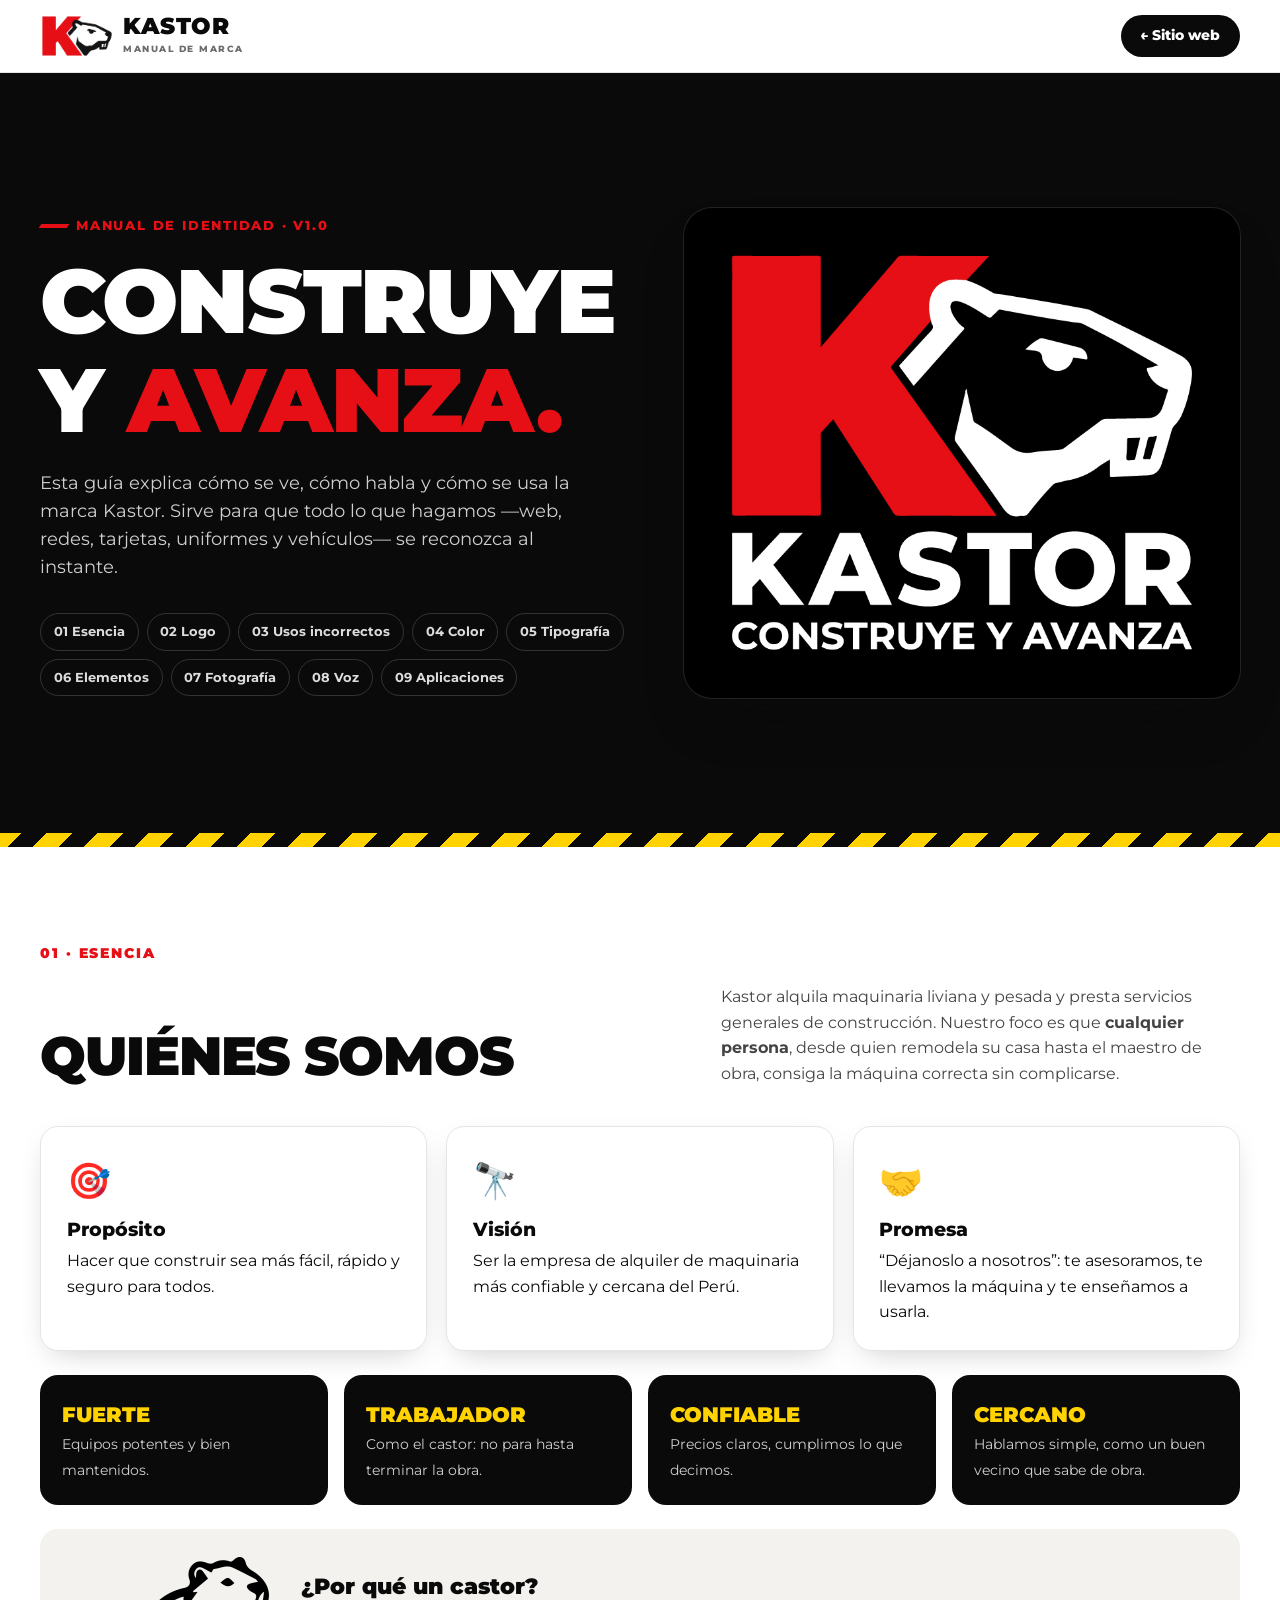
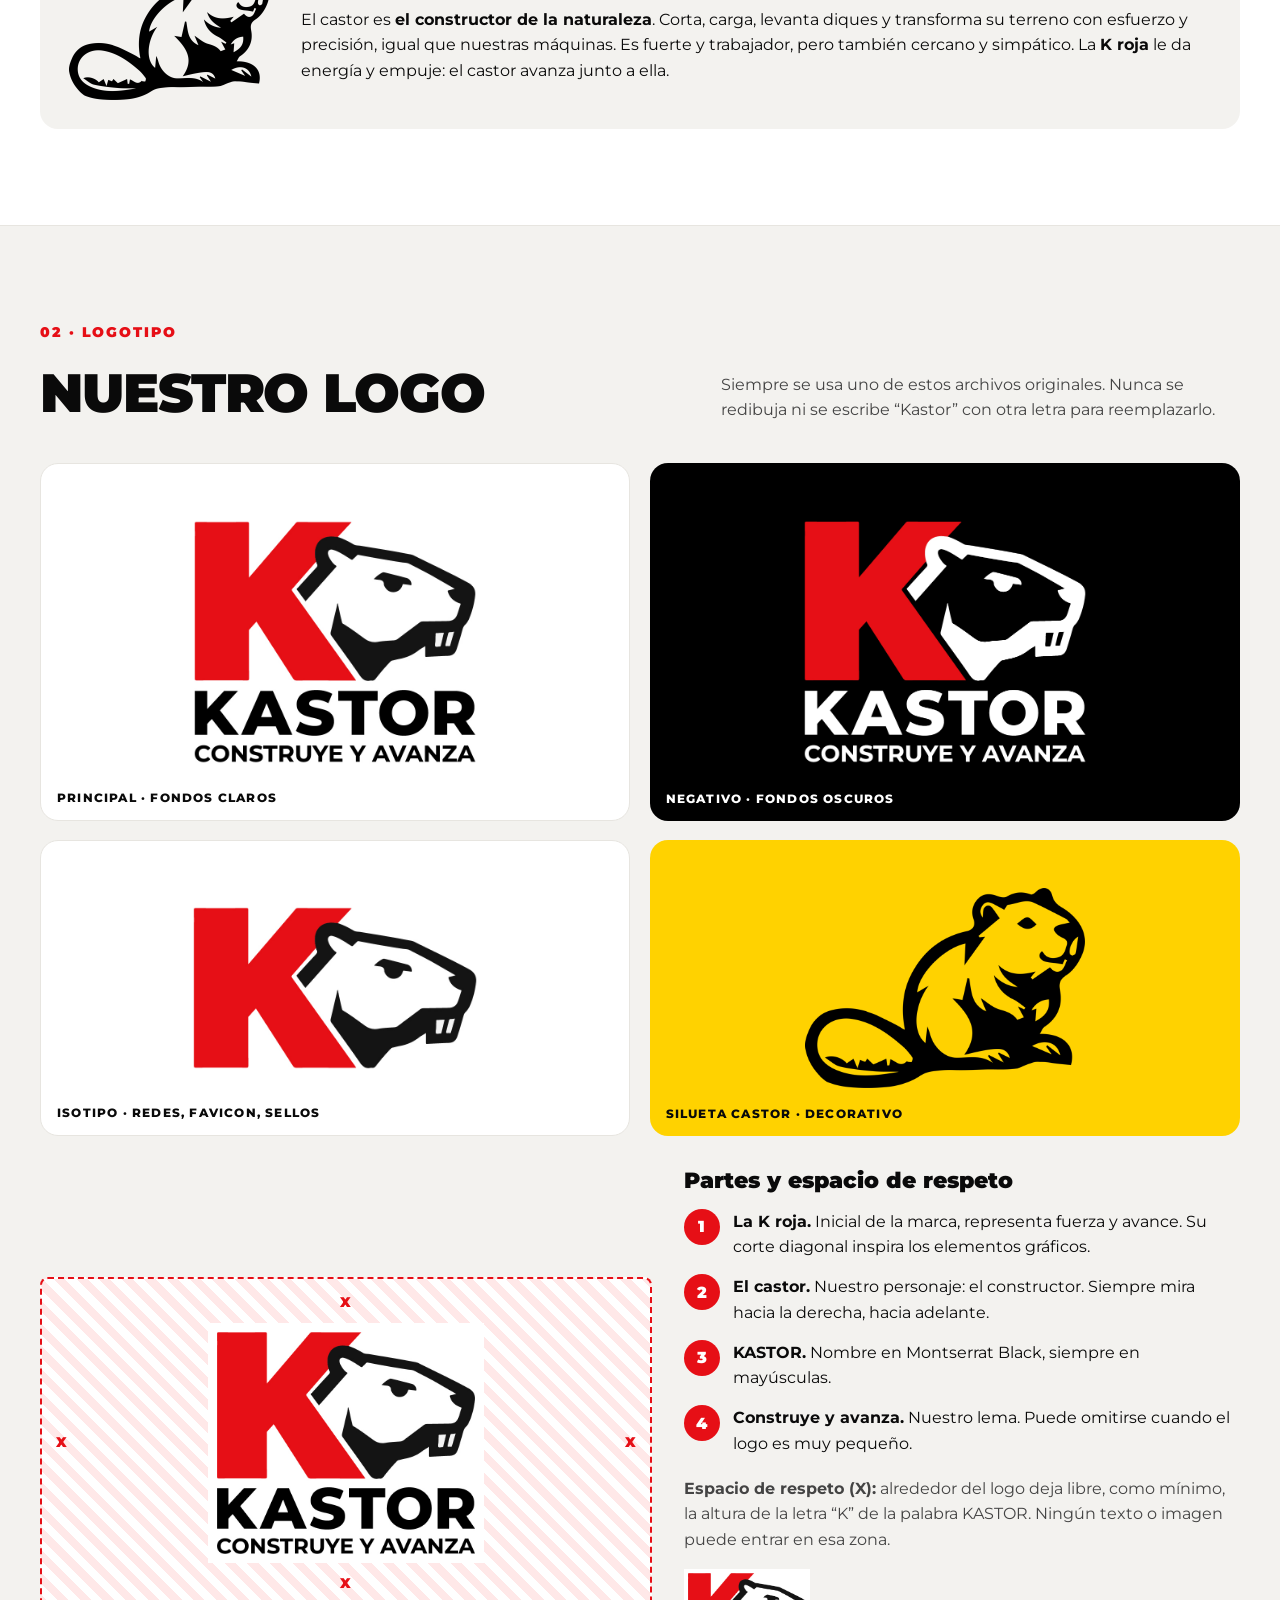
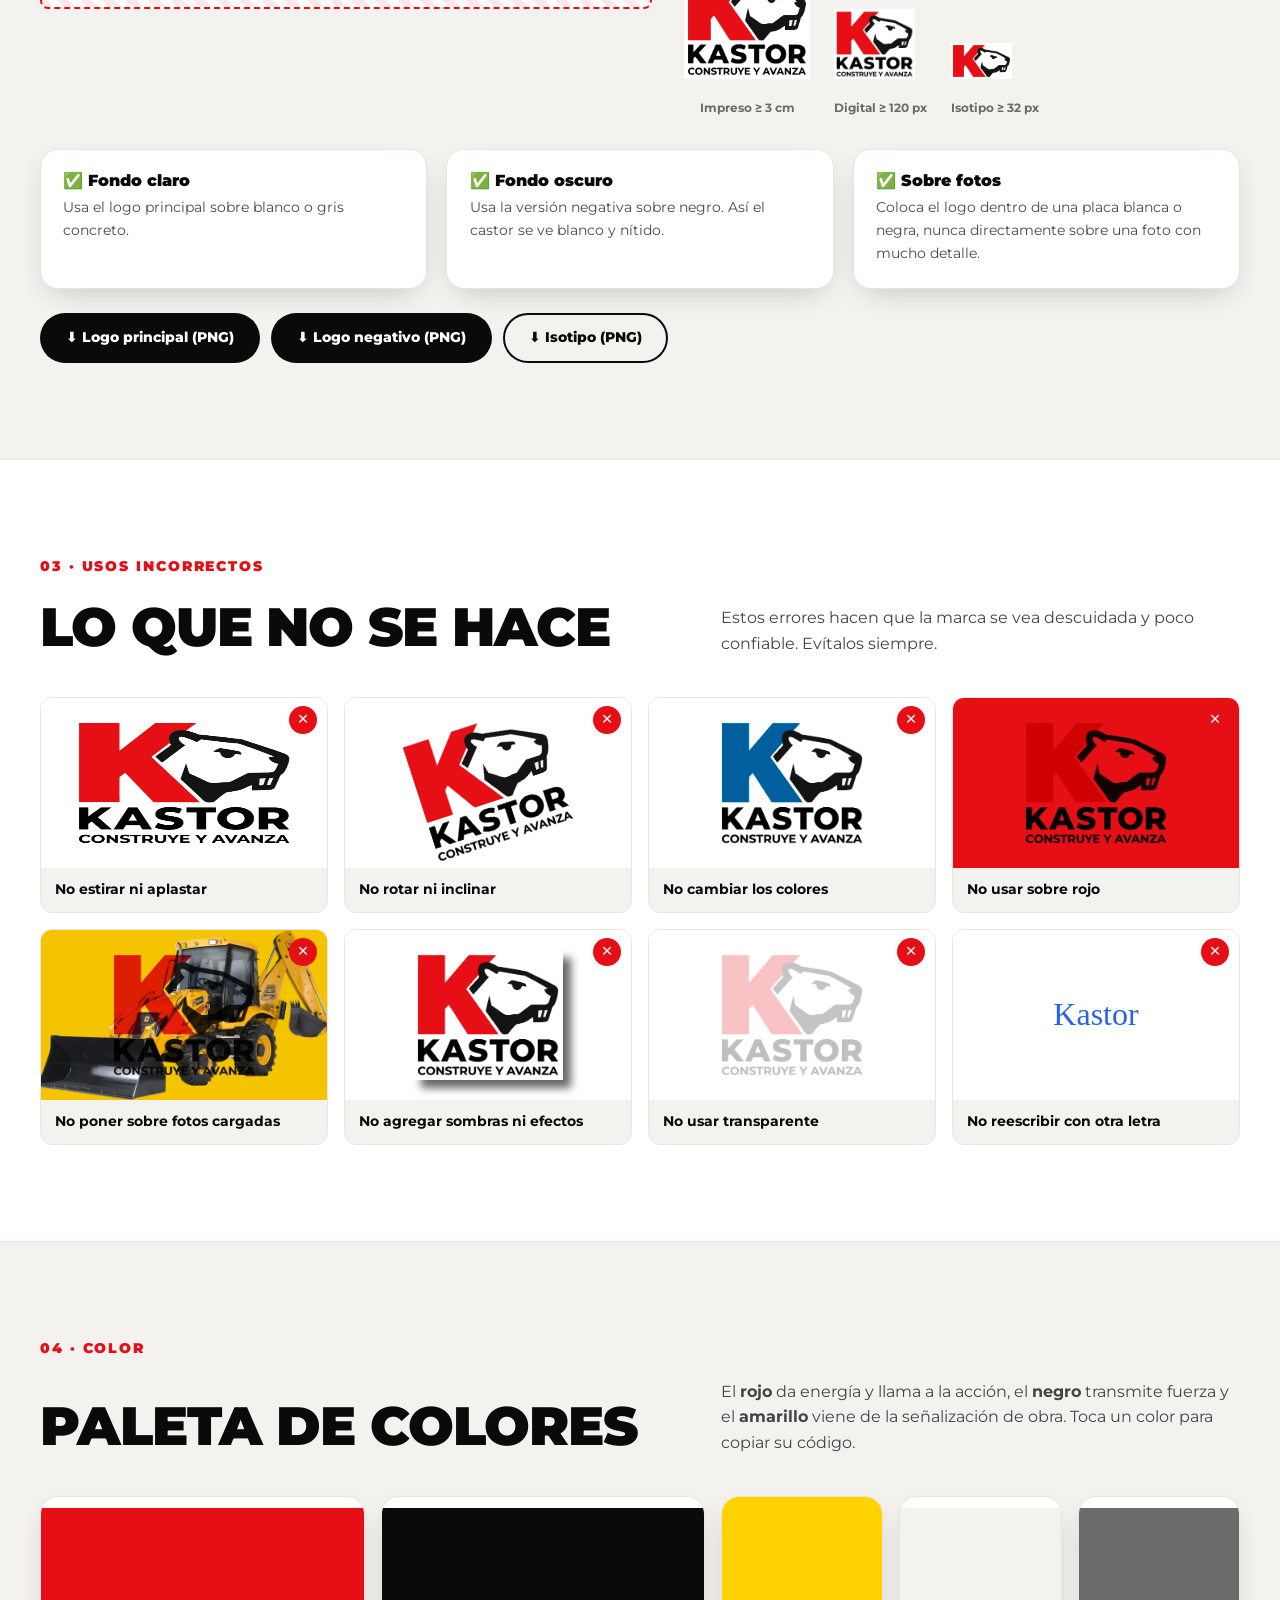
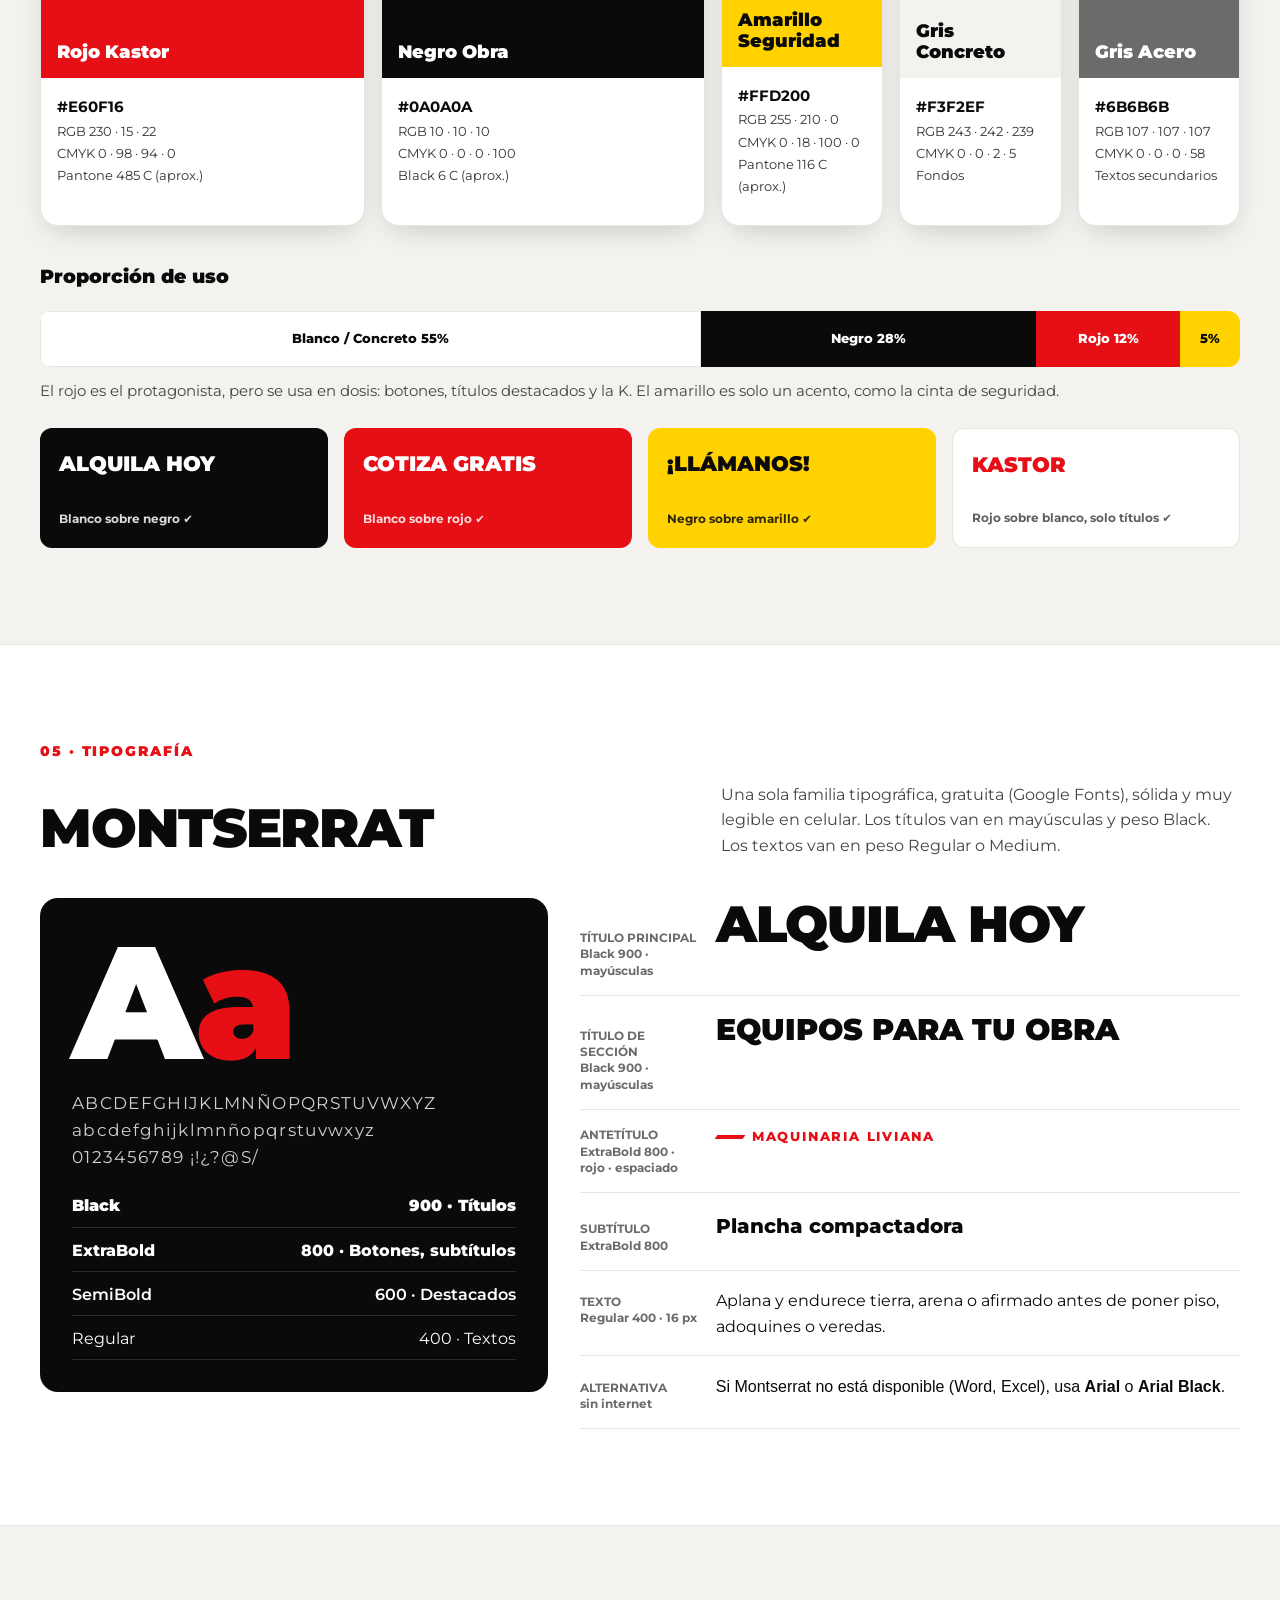
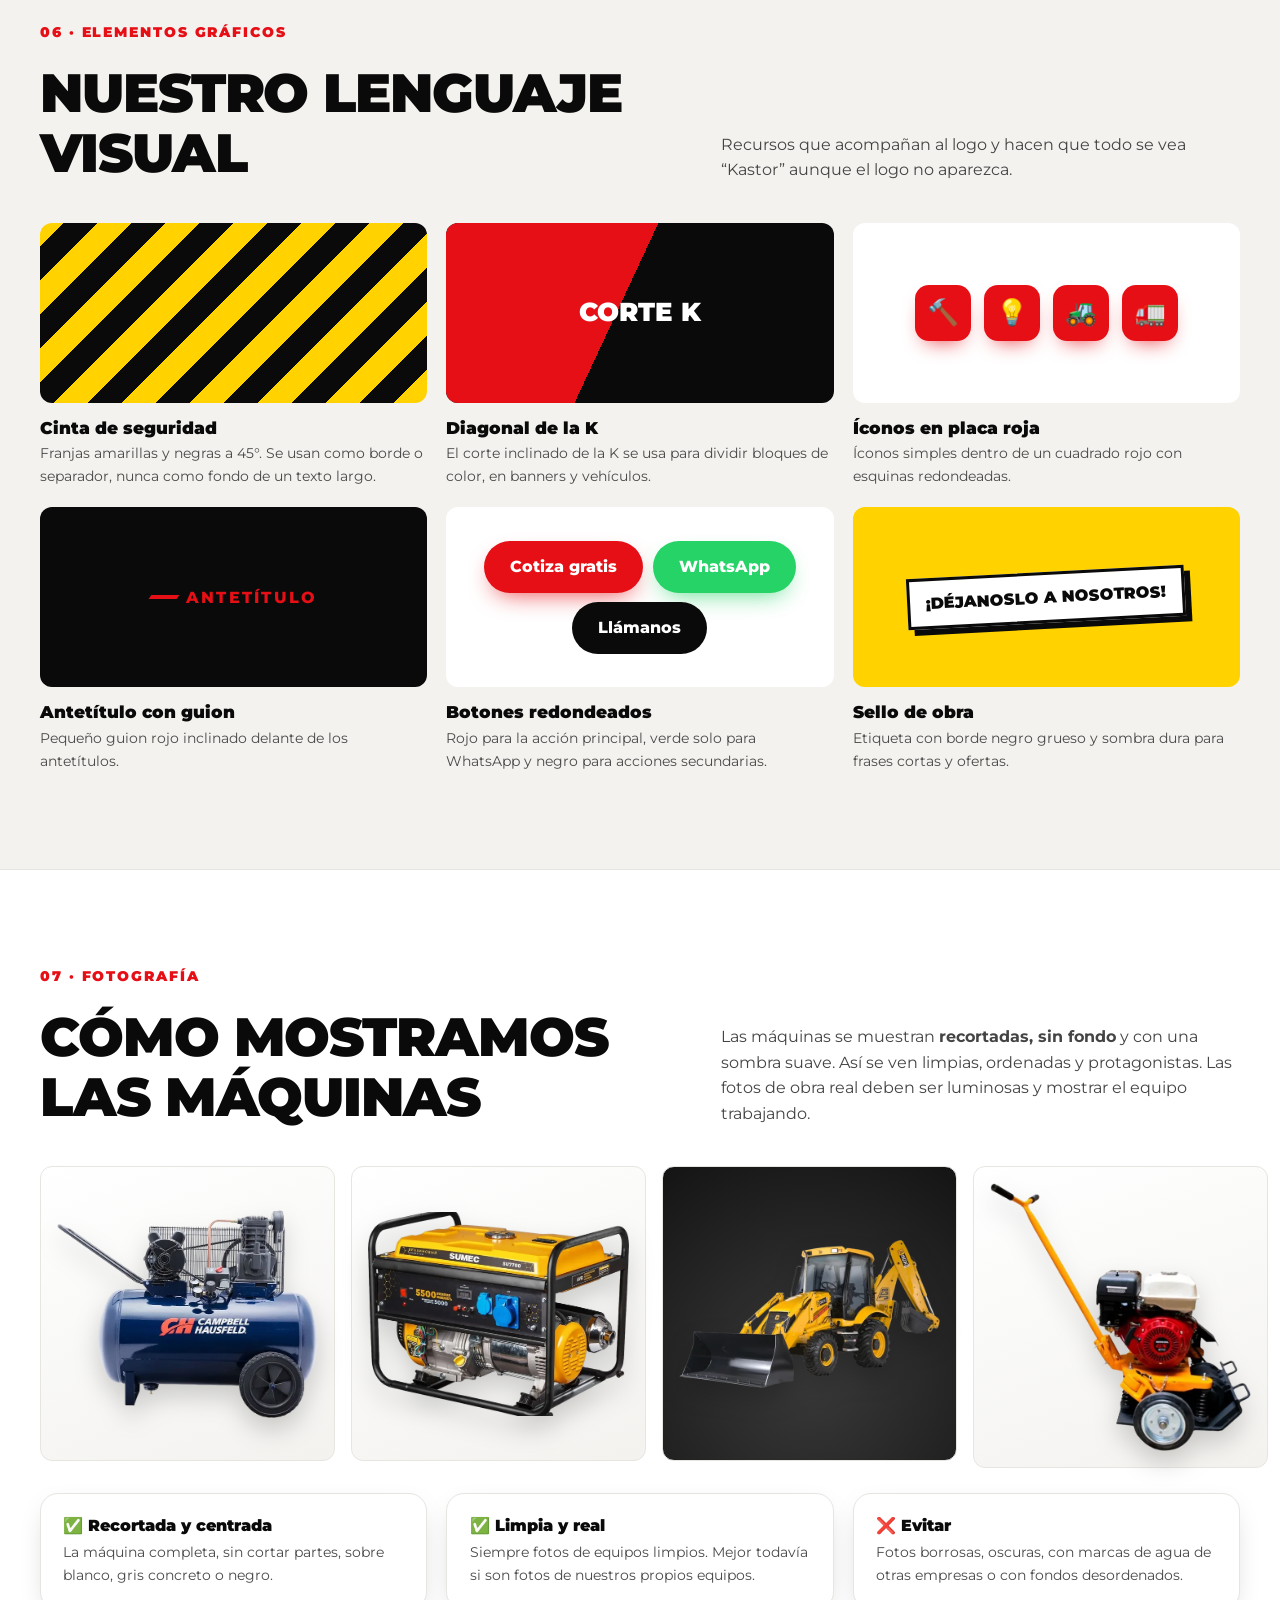
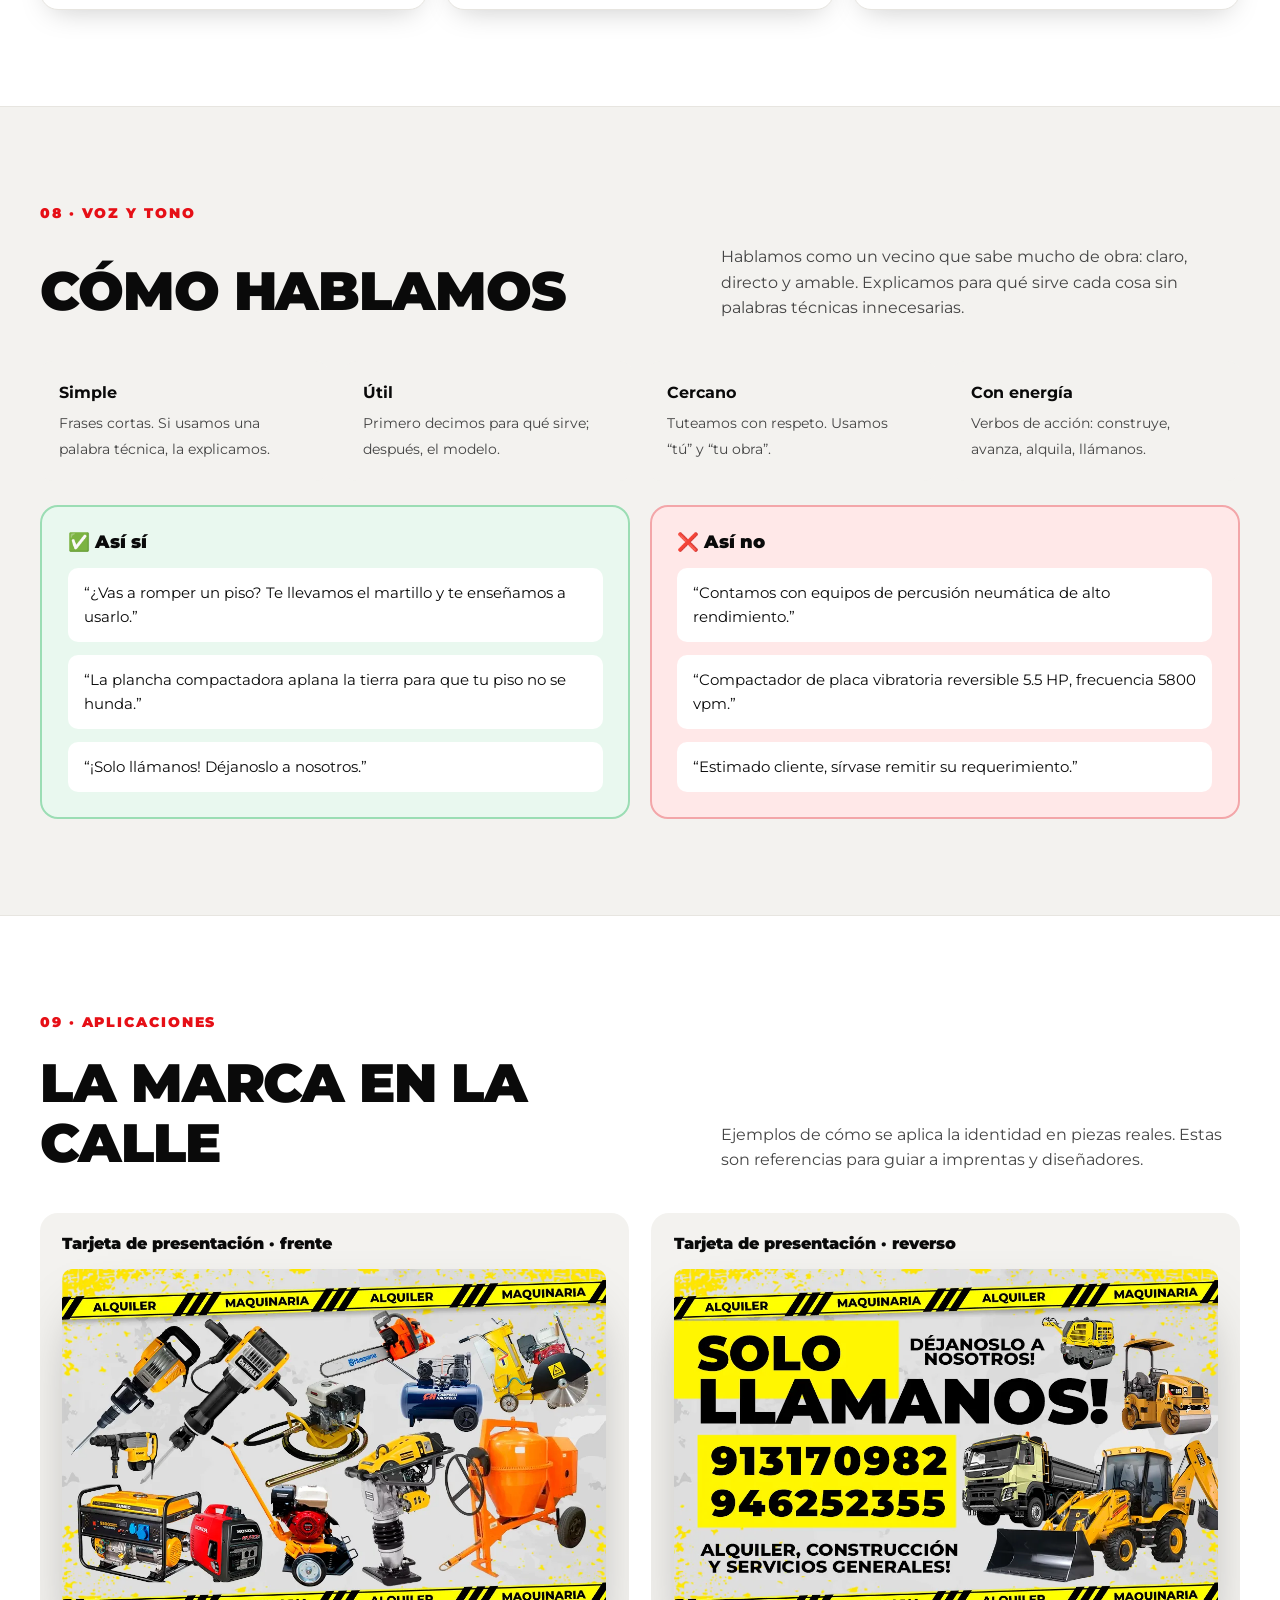
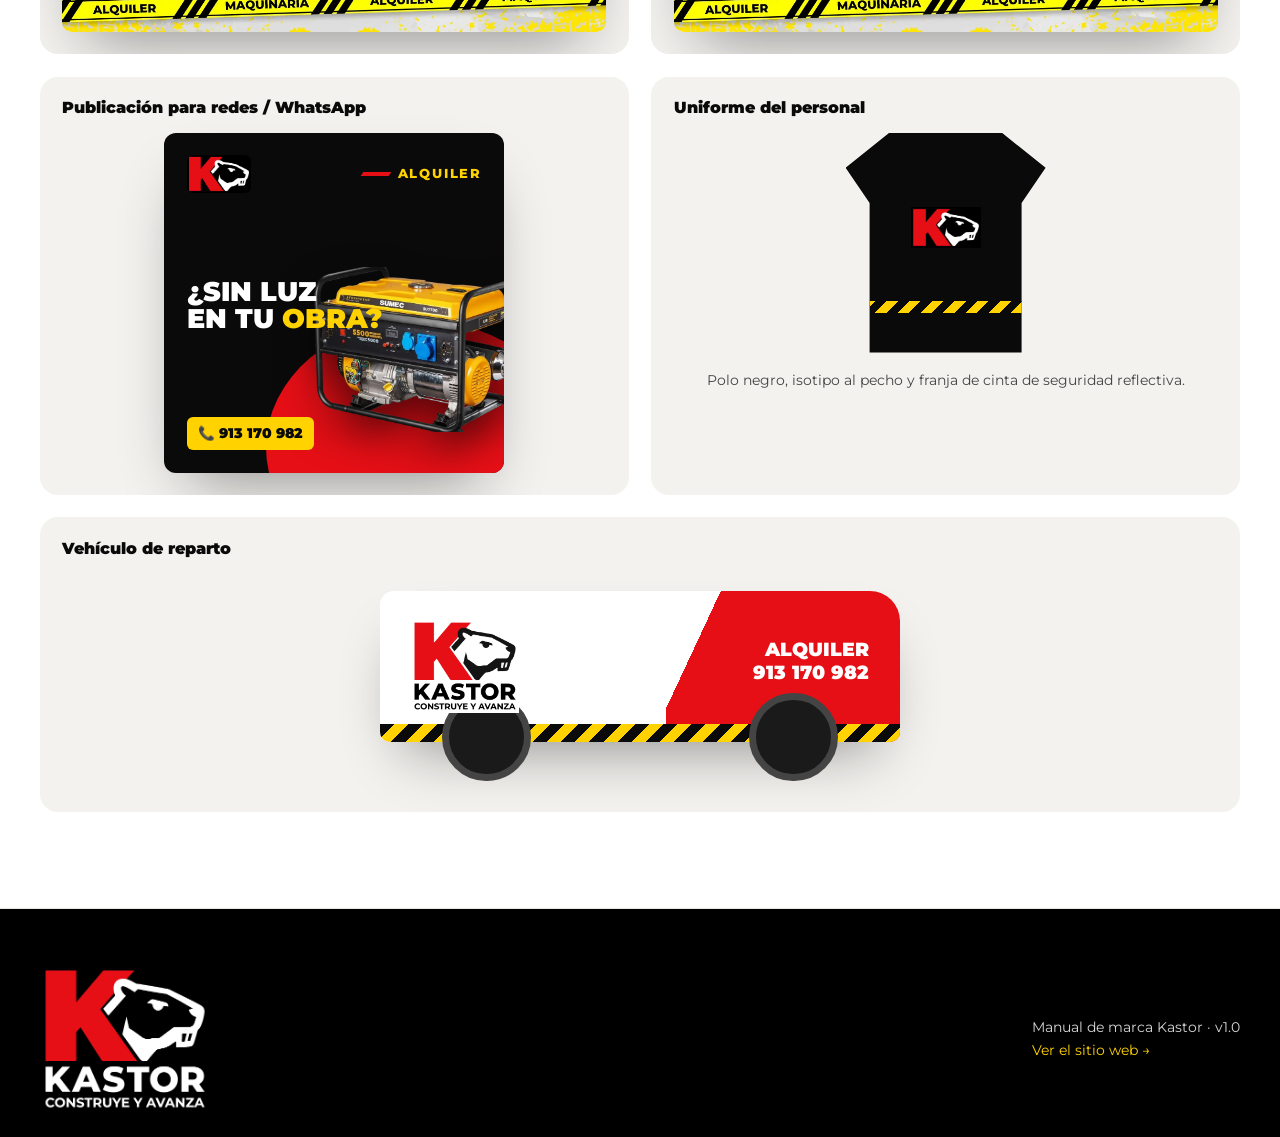
==== branding.html @ 6fa4c734 "Sitio web y manual de marca Kastor Co-Authored-By: Claude Opus 5.5 <noreply@anthropic.com>" ====
<!DOCTYPE html>
<html lang="es-PE">
<head>
<meta charset="UTF-8">
<meta name="viewport" content="width=device-width, initial-scale=1">
<title>Manual de marca · Kastor</title>
<meta name="description" content="Manual de identidad visual de Kastor: logo, colores, tipografía, elementos gráficos, tono de voz y aplicaciones.">
<meta name="theme-color" content="#0A0A0A">
<link rel="icon" href="img/favicon.png">
<link rel="preconnect" href="https://fonts.googleapis.com">
<link rel="preconnect" href="https://fonts.gstatic.com" crossorigin>
<link href="https://fonts.googleapis.com/css2?family=Montserrat:ital,wght@0,400;0,500;0,600;0,700;0,800;0,900;1,700&display=swap" rel="stylesheet">
<link rel="stylesheet" href="css/kastor.css">
<style>
section{padding:clamp(3.5rem,8vw,6rem) 0;border-bottom:1px solid var(--concreto-2)}
.num{font-weight:900;font-size:.85rem;color:var(--rojo);letter-spacing:.14em}
.titulo-sec{display:grid;grid-template-columns:minmax(0,1.25fr) minmax(260px,1fr);gap:1.2rem 2rem;align-items:end;margin-bottom:2.5rem}
.titulo-sec .num{grid-column:1/-1}
.titulo-sec h2{font-size:clamp(2rem,5vw,3.4rem);text-transform:uppercase}
.titulo-sec p{color:#444;max-width:56ch}
@media (max-width:800px){.titulo-sec{grid-template-columns:1fr}}

/* Portada */
.portada{background:var(--negro);color:#fff;padding:0;border:0;position:relative;overflow:hidden}
.portada .contenedor{display:grid;grid-template-columns:1.1fr 1fr;gap:2rem;align-items:center;min-height:min(88vh,760px);padding:4rem 0}
.portada h1{font-size:clamp(2.6rem,7vw,5.6rem);text-transform:uppercase}
.portada h1 span{color:var(--rojo)}
.portada p{color:#cfcfcf;font-size:1.1rem;max-width:46ch;margin-top:1.2rem}
.portada .logo-p{background:#000;border-radius:28px;padding:2rem;box-shadow:0 0 0 1px #222,var(--sombra-l)}
.indice{display:flex;flex-wrap:wrap;gap:.5rem;margin-top:2rem}
.indice a{font-size:.82rem;font-weight:700;text-decoration:none;border:1px solid #333;padding:.45rem .8rem;border-radius:999px;color:#ddd}
.indice a:hover{border-color:var(--rojo);color:#fff}
@media (max-width:860px){.portada .contenedor{grid-template-columns:1fr}.portada .logo-p{max-width:420px}}

/* Esencia */
.esencia{display:grid;grid-template-columns:repeat(3,1fr);gap:1.2rem}
.esencia .tarjeta{padding:1.6rem}
.esencia h3{font-size:1.2rem;margin:.6rem 0 .5rem;letter-spacing:0;font-weight:800}
.esencia .grande{font-size:2.2rem}
.personalidad{display:grid;grid-template-columns:repeat(4,1fr);gap:1rem;margin-top:1.5rem}
.rasgo{background:var(--negro);color:#fff;border-radius:var(--radio);padding:1.4rem}
.rasgo b{display:block;font-size:1.3rem;font-weight:900;text-transform:uppercase;color:var(--amarillo)}
.rasgo span{font-size:.9rem;color:#cfcfcf}
.historia{margin-top:1.5rem;display:grid;grid-template-columns:200px 1fr;gap:2rem;align-items:center;background:var(--concreto);border-radius:var(--radio);padding:1.8rem}
@media (max-width:860px){.esencia,.personalidad{grid-template-columns:1fr 1fr}.historia{grid-template-columns:1fr}.historia img{width:150px}}
@media (max-width:520px){.esencia,.personalidad{grid-template-columns:1fr}}

/* Logo */
.logos{display:grid;grid-template-columns:repeat(2,1fr);gap:1.2rem}
.lienzo{border-radius:var(--radio);display:grid;place-items:center;padding:clamp(1.5rem,4vw,3rem);position:relative;min-height:280px}
.lienzo img{max-height:260px;width:auto}
.lienzo .rot{position:absolute;left:1rem;bottom:.8rem;font-size:.75rem;font-weight:800;letter-spacing:.1em;text-transform:uppercase}
.b-blanco{background:#fff;border:1px solid var(--concreto-2)}
.b-negro{background:#000;color:#fff}
.b-rojo{background:var(--rojo);color:#fff}
.b-amarillo{background:var(--amarillo)}
.anatomia{display:grid;grid-template-columns:1.1fr 1fr;gap:2rem;align-items:center;margin-top:2rem}
.anatomia ol{display:grid;gap:.9rem;list-style:none;counter-reset:a}
.anatomia li{display:grid;grid-template-columns:36px 1fr;gap:.8rem;align-items:start}
.anatomia li::before{counter-increment:a;content:counter(a);width:36px;height:36px;border-radius:50%;background:var(--rojo);color:#fff;display:grid;place-items:center;font-weight:900}
.zona{position:relative;padding:44px;border:2px dashed var(--rojo);border-radius:8px;background:repeating-linear-gradient(45deg,var(--rojo-claro) 0 8px,#fff 8px 16px)}
.zona img{background:#fff;max-height:240px;margin:auto}
.zona .x{position:absolute;font-weight:900;color:var(--rojo);font-size:.9rem}
.reglas{display:grid;grid-template-columns:repeat(3,1fr);gap:1.2rem;margin-top:2rem}
.regla{padding:1.4rem}
.regla h4{font-size:1rem;margin-bottom:.4rem;letter-spacing:0}
.regla p{font-size:.9rem;color:#4a4a4a}
.tamanos{display:flex;align-items:flex-end;gap:1.5rem;margin-top:1rem;flex-wrap:wrap}
.tamanos div{text-align:center;font-size:.75rem;font-weight:700;color:var(--acero)}
@media (max-width:860px){.logos,.anatomia,.reglas{grid-template-columns:1fr}}

/* Incorrectos */
.malos{display:grid;grid-template-columns:repeat(4,1fr);gap:1rem}
.malo{border-radius:var(--radio-s);overflow:hidden;border:1px solid var(--concreto-2)}
.malo .l{height:170px;display:grid;place-items:center;padding:1rem;position:relative;background:#fff;overflow:hidden}
.malo .l img{max-height:130px}
.malo .l::after{content:"✕";position:absolute;top:8px;right:10px;width:28px;height:28px;border-radius:50%;background:var(--rojo);color:#fff;display:grid;place-items:center;font-weight:900;font-size:.9rem}
.malo p{padding:.7rem .9rem;font-size:.85rem;font-weight:700;background:var(--concreto)}
@media (max-width:860px){.malos{grid-template-columns:1fr 1fr}}

/* Colores */
.paleta{display:grid;grid-template-columns:2fr 2fr 1fr 1fr 1fr;gap:1rem}
.color{border-radius:var(--radio);overflow:hidden;box-shadow:var(--sombra);background:#fff;cursor:pointer;border:1px solid var(--concreto-2);text-align:left;font-family:inherit;padding:0}
.color .m{height:170px;display:flex;align-items:flex-end;padding:1rem;font-weight:900;font-size:1.1rem}
.color .d{padding:1rem;font-size:.82rem;line-height:1.7;color:#333}
.color .d b{display:block;font-size:.95rem;color:var(--negro)}
.color .copiado{font-size:.72rem;color:var(--rojo);font-weight:800;min-height:1em}
.proporcion{display:flex;height:56px;border-radius:12px;overflow:hidden;margin-top:1.5rem;font-weight:800;font-size:.8rem}
.proporcion div{display:grid;place-items:center}
.combos{display:grid;grid-template-columns:repeat(4,1fr);gap:1rem;margin-top:1.5rem}
.combo{border-radius:var(--radio-s);padding:1.2rem;font-weight:900;font-size:1.3rem;text-transform:uppercase;min-height:120px;display:flex;flex-direction:column;justify-content:space-between}
.combo small{font-size:.72rem;font-weight:700;text-transform:none;letter-spacing:0;opacity:.85}
@media (max-width:960px){.paleta{grid-template-columns:1fr 1fr}.combos{grid-template-columns:1fr 1fr}}

/* Tipografía */
.tipo{display:grid;grid-template-columns:1fr 1.3fr;gap:2rem;align-items:start}
.especimen{background:var(--negro);color:#fff;border-radius:var(--radio);padding:2rem;overflow:hidden}
.especimen .aa{font-size:clamp(6rem,14vw,10rem);font-weight:900;line-height:.9;letter-spacing:-.04em}
.especimen .aa span{color:var(--rojo)}
.especimen p{font-size:1.05rem;letter-spacing:.08em;margin-top:1rem;color:#d0d0d0;word-break:break-all}
.pesos{display:grid;gap:.6rem;margin-top:1.4rem}
.pesos div{display:flex;justify-content:space-between;border-bottom:1px solid #2a2a2a;padding-bottom:.5rem}
.escala{display:grid;gap:1.1rem}
.escala .fila{display:grid;grid-template-columns:120px 1fr;gap:1rem;align-items:baseline;border-bottom:1px solid var(--concreto-2);padding-bottom:1rem}
.escala .etq{font-size:.72rem;font-weight:700;color:var(--acero);line-height:1.4}
@media (max-width:860px){.tipo{grid-template-columns:1fr}.escala .fila{grid-template-columns:1fr}}

/* Elementos gráficos */
.elementos{display:grid;grid-template-columns:repeat(3,1fr);gap:1.2rem}
.elem .muestra{height:180px;border-radius:var(--radio-s);margin-bottom:1rem;display:grid;place-items:center;overflow:hidden;position:relative}
.elem h4{font-size:1.05rem;letter-spacing:0;margin-bottom:.3rem}
.elem p{font-size:.9rem;color:#4a4a4a}
.diag{background:var(--negro)}
.diag::before{content:"";position:absolute;inset:0;background:linear-gradient(115deg,var(--rojo) 0 45%,transparent 45%)}
.diag span{position:relative;color:#fff;font-weight:900;font-size:1.6rem;text-transform:uppercase}
.iconos{display:flex;gap:.8rem;flex-wrap:wrap;justify-content:center}
.iconos i{width:56px;height:56px;border-radius:14px;background:var(--rojo);display:grid;place-items:center;font-style:normal;font-size:1.6rem;box-shadow:0 10px 20px -10px rgba(230,15,22,.8)}
.boton-demo{display:flex;flex-wrap:wrap;gap:.6rem;justify-content:center}
@media (max-width:860px){.elementos{grid-template-columns:1fr}}

/* Fotografía */
.fotos{display:grid;grid-template-columns:repeat(4,1fr);gap:1rem}
.fotos .f{aspect-ratio:1;border-radius:var(--radio-s);display:grid;place-items:center;padding:1rem;background:linear-gradient(160deg,#fff,var(--concreto));border:1px solid var(--concreto-2)}
.fotos .f img{max-height:100%;object-fit:contain;filter:drop-shadow(0 12px 12px rgba(0,0,0,.18))}
.fotos .f.oscura{background:radial-gradient(circle at 50% 70%,#3a3a3a,#141414)}
@media (max-width:760px){.fotos{grid-template-columns:1fr 1fr}}

/* Voz */
.voz{display:grid;grid-template-columns:1fr 1fr;gap:1.2rem}
.voz .col{border-radius:var(--radio);padding:1.6rem}
.voz .si{background:#E9F8EF;border:2px solid #9BDDB4}
.voz .no{background:var(--rojo-claro);border:2px solid #F3A6A9}
.voz h4{font-size:1.1rem;margin-bottom:1rem;letter-spacing:0}
.voz ul{list-style:none;display:grid;gap:.8rem}
.voz li{background:#fff;border-radius:10px;padding:.8rem 1rem;font-size:.95rem}
.principios{display:grid;grid-template-columns:repeat(4,1fr);gap:1rem;margin-bottom:1.5rem}
.principios div{padding:1.2rem;border-radius:var(--radio-s);background:var(--concreto)}
.principios b{display:block;margin-bottom:.3rem}
.principios span{font-size:.88rem;color:#444}
@media (max-width:860px){.voz{grid-template-columns:1fr}.principios{grid-template-columns:1fr 1fr}}

/* Aplicaciones */
.apps{display:grid;grid-template-columns:repeat(2,1fr);gap:1.4rem}
.app{border-radius:var(--radio);overflow:hidden;background:var(--concreto);padding:1.4rem;display:flex;flex-direction:column;gap:1rem}
.app h4{font-size:1rem;letter-spacing:0}
.app img.tarj{border-radius:10px;box-shadow:var(--sombra-l)}
.post{aspect-ratio:1;max-width:340px;margin:auto;width:100%;background:var(--negro);color:#fff;border-radius:12px;position:relative;overflow:hidden;padding:1.4rem;display:flex;flex-direction:column;justify-content:space-between;box-shadow:var(--sombra-l)}
.post::before{content:"";position:absolute;inset:auto -20% -30% 30%;height:75%;background:var(--rojo);border-radius:50%}
.post>*{position:relative}
.post .top{display:flex;justify-content:space-between;align-items:center}
.post .top img{height:38px;background:#000;border-radius:6px}
.post h5{font-size:1.7rem;font-weight:900;line-height:1;text-transform:uppercase}
.post h5 span{color:var(--amarillo)}
.post .maq-img{position:absolute;right:-6%;bottom:12%;width:62%;filter:drop-shadow(0 18px 18px rgba(0,0,0,.6))}
.post .pie{background:var(--amarillo);color:var(--negro);font-weight:900;padding:.35rem .7rem;border-radius:6px;font-size:.85rem;align-self:flex-start}
.casco{display:flex;gap:1.5rem;justify-content:center;align-items:flex-end;flex-wrap:wrap}
.polo{width:200px;height:220px;background:var(--negro);border-radius:30px 30px 14px 14px;position:relative;clip-path:polygon(22% 0,78% 0,100% 16%,88% 32%,88% 100%,12% 100%,12% 32%,0 16%);display:grid;place-items:center}
.polo img{width:70px;margin-top:-30px}
.polo::after{content:"";position:absolute;left:12%;right:12%;bottom:18%;height:12px;background:repeating-linear-gradient(-45deg,var(--amarillo) 0 8px,var(--negro) 8px 16px)}
.vehiculo{width:100%;max-width:520px;margin:auto;aspect-ratio:2.4/1;position:relative}
.vehiculo .carr{position:absolute;inset:8% 0 22% 0;background:#fff;border-radius:14px 30px 10px 10px;box-shadow:var(--sombra-l);overflow:hidden;display:flex;align-items:center;padding-left:6%}
.vehiculo .carr::before{content:"";position:absolute;inset:0 0 0 55%;background:linear-gradient(115deg,transparent 0 18%,var(--rojo) 18%)}
.vehiculo .carr::after{content:"";position:absolute;left:0;right:0;bottom:0;height:12%;background:repeating-linear-gradient(-45deg,var(--amarillo) 0 10px,var(--negro) 10px 20px)}
.vehiculo .carr img{height:62%;position:relative;z-index:1}
.vehiculo .carr b{position:absolute;right:6%;top:50%;transform:translateY(-60%);color:#fff;font-size:clamp(.8rem,2.2vw,1.2rem);font-weight:900;z-index:1;text-align:right;line-height:1.2}
.vehiculo .rueda{position:absolute;bottom:4%;width:17%;aspect-ratio:1;border-radius:50%;background:#1a1a1a;border:7px solid #444}
@media (max-width:860px){.apps{grid-template-columns:1fr}}

.descargas{display:flex;flex-wrap:wrap;gap:.7rem;margin-top:1.5rem}
.descargas a{font-size:.88rem}

@media print{
  .header,.wa-flotante,.indice,.descargas{display:none!important}
  section{break-inside:avoid;page-break-inside:avoid;padding:2rem 0}
  .portada{-webkit-print-color-adjust:exact;print-color-adjust:exact}
  *{-webkit-print-color-adjust:exact;print-color-adjust:exact}
  .aparece{opacity:1!important;transform:none!important}
}
</style>
</head>
<body>

<header class="header">
  <div class="contenedor">
    <a class="marca" href="index.html"><img src="img/isotipo-kastor.png" alt=""><span><b>KASTOR</b><small>MANUAL DE MARCA</small></span></a>
    <a class="btn btn-negro" href="index.html" style="padding:.7rem 1.1rem;font-size:.88rem">← Sitio web</a>
  </div>
</header>

<!-- PORTADA -->
<section class="portada">
  <div class="contenedor">
    <div class="aparece">
      <span class="kicker">Manual de identidad · v1.0</span>
      <h1 style="margin-top:1rem">Construye<br>y <span>avanza.</span></h1>
      <p>Esta guía explica cómo se ve, cómo habla y cómo se usa la marca Kastor. Sirve para que todo lo que hagamos —web, redes, tarjetas, uniformes y vehículos— se reconozca al instante.</p>
      <nav class="indice">
        <a href="#esencia">01 Esencia</a><a href="#logo">02 Logo</a><a href="#incorrecto">03 Usos incorrectos</a><a href="#color">04 Color</a><a href="#tipografia">05 Tipografía</a><a href="#elementos">06 Elementos</a><a href="#fotografia">07 Fotografía</a><a href="#voz">08 Voz</a><a href="#aplicaciones">09 Aplicaciones</a>
      </nav>
    </div>
    <div class="logo-p aparece"><img src="img/logo-kastor-negro.png" alt="Logo Kastor"></div>
  </div>
  <div class="cinta"></div>
</section>

<!-- 01 ESENCIA -->
<section id="esencia">
  <div class="contenedor">
    <div class="titulo-sec"><span class="num">01 · ESENCIA</span><h2>Quiénes somos</h2><p>Kastor alquila maquinaria liviana y pesada y presta servicios generales de construcción. Nuestro foco es que <b>cualquier persona</b>, desde quien remodela su casa hasta el maestro de obra, consiga la máquina correcta sin complicarse.</p></div>
    <div class="esencia">
      <div class="tarjeta aparece"><div class="grande">🎯</div><h3>Propósito</h3><p>Hacer que construir sea más fácil, rápido y seguro para todos.</p></div>
      <div class="tarjeta aparece"><div class="grande">🔭</div><h3>Visión</h3><p>Ser la empresa de alquiler de maquinaria más confiable y cercana del Perú.</p></div>
      <div class="tarjeta aparece"><div class="grande">🤝</div><h3>Promesa</h3><p>“Déjanoslo a nosotros”: te asesoramos, te llevamos la máquina y te enseñamos a usarla.</p></div>
    </div>
    <div class="personalidad">
      <div class="rasgo aparece"><b>Fuerte</b><span>Equipos potentes y bien mantenidos.</span></div>
      <div class="rasgo aparece"><b>Trabajador</b><span>Como el castor: no para hasta terminar la obra.</span></div>
      <div class="rasgo aparece"><b>Confiable</b><span>Precios claros, cumplimos lo que decimos.</span></div>
      <div class="rasgo aparece"><b>Cercano</b><span>Hablamos simple, como un buen vecino que sabe de obra.</span></div>
    </div>
    <div class="historia aparece">
      <img src="img/castor-silueta.png" alt="Silueta del castor">
      <div>
        <h3 style="font-size:1.4rem;margin-bottom:.5rem;letter-spacing:0">¿Por qué un castor?</h3>
        <p>El castor es <b>el constructor de la naturaleza</b>. Corta, carga, levanta diques y transforma su terreno con esfuerzo y precisión, igual que nuestras máquinas. Es fuerte y trabajador, pero también cercano y simpático. La <b>K roja</b> le da energía y empuje: el castor avanza junto a ella.</p>
      </div>
    </div>
  </div>
</section>

<!-- 02 LOGO -->
<section id="logo" class="gris">
  <div class="contenedor">
    <div class="titulo-sec"><span class="num">02 · LOGOTIPO</span><h2>Nuestro logo</h2><p>Siempre se usa uno de estos archivos originales. Nunca se redibuja ni se escribe “Kastor” con otra letra para reemplazarlo.</p></div>
    <div class="logos">
      <div class="lienzo b-blanco aparece"><img src="img/logo-kastor.png" alt="Logo principal"><span class="rot">Principal · fondos claros</span></div>
      <div class="lienzo b-negro aparece"><img src="img/logo-kastor-negro.png" alt="Logo negativo"><span class="rot">Negativo · fondos oscuros</span></div>
      <div class="lienzo b-blanco aparece"><img src="img/isotipo-kastor.png" alt="Isotipo" style="max-height:180px"><span class="rot">Isotipo · redes, favicon, sellos</span></div>
      <div class="lienzo b-amarillo aparece"><img src="img/castor-silueta.png" alt="Silueta castor" style="max-height:200px"><span class="rot">Silueta castor · decorativo</span></div>
    </div>

    <div class="anatomia">
      <div class="zona aparece">
        <span class="x" style="top:12px;left:50%;transform:translateX(-50%)">X</span>
        <span class="x" style="bottom:12px;left:50%;transform:translateX(-50%)">X</span>
        <span class="x" style="left:14px;top:50%;transform:translateY(-50%)">X</span>
        <span class="x" style="right:14px;top:50%;transform:translateY(-50%)">X</span>
        <img src="img/logo-kastor.png" alt="Área de protección">
      </div>
      <div class="aparece">
        <h3 style="font-size:1.4rem;margin-bottom:1rem;letter-spacing:0">Partes y espacio de respeto</h3>
        <ol>
          <li><span><b>La K roja.</b> Inicial de la marca, representa fuerza y avance. Su corte diagonal inspira los elementos gráficos.</span></li>
          <li><span><b>El castor.</b> Nuestro personaje: el constructor. Siempre mira hacia la derecha, hacia adelante.</span></li>
          <li><span><b>KASTOR.</b> Nombre en Montserrat Black, siempre en mayúsculas.</span></li>
          <li><span><b>Construye y avanza.</b> Nuestro lema. Puede omitirse cuando el logo es muy pequeño.</span></li>
        </ol>
        <p style="margin-top:1.2rem;color:#444"><b>Espacio de respeto (X):</b> alrededor del logo deja libre, como mínimo, la altura de la letra “K” de la palabra KASTOR. Ningún texto o imagen puede entrar en esa zona.</p>
        <div class="tamanos">
          <div><img src="img/logo-kastor.png" style="height:110px" alt=""><br>Impreso ≥ 3 cm</div>
          <div><img src="img/logo-kastor.png" style="height:70px" alt=""><br>Digital ≥ 120 px</div>
          <div><img src="img/isotipo-kastor.png" style="height:36px" alt=""><br>Isotipo ≥ 32 px</div>
        </div>
      </div>
    </div>

    <div class="reglas">
      <div class="regla tarjeta aparece"><h4>✅ Fondo claro</h4><p>Usa el logo principal sobre blanco o gris concreto.</p></div>
      <div class="regla tarjeta aparece"><h4>✅ Fondo oscuro</h4><p>Usa la versión negativa sobre negro. Así el castor se ve blanco y nítido.</p></div>
      <div class="regla tarjeta aparece"><h4>✅ Sobre fotos</h4><p>Coloca el logo dentro de una placa blanca o negra, nunca directamente sobre una foto con mucho detalle.</p></div>
    </div>
    <div class="descargas">
      <a class="btn btn-negro" href="img/logo-kastor.png" download>⬇ Logo principal (PNG)</a>
      <a class="btn btn-negro" href="img/logo-kastor-negro.png" download>⬇ Logo negativo (PNG)</a>
      <a class="btn btn-borde" href="img/isotipo-kastor.png" download>⬇ Isotipo (PNG)</a>
    </div>
  </div>
</section>

<!-- 03 INCORRECTOS -->
<section id="incorrecto">
  <div class="contenedor">
    <div class="titulo-sec"><span class="num">03 · USOS INCORRECTOS</span><h2>Lo que no se hace</h2><p>Estos errores hacen que la marca se vea descuidada y poco confiable. Evítalos siempre.</p></div>
    <div class="malos">
      <div class="malo aparece"><div class="l"><img src="img/logo-kastor.png" style="transform:scaleX(1.5)" alt=""></div><p>No estirar ni aplastar</p></div>
      <div class="malo aparece"><div class="l"><img src="img/logo-kastor.png" style="transform:rotate(-18deg)" alt=""></div><p>No rotar ni inclinar</p></div>
      <div class="malo aparece"><div class="l"><img src="img/logo-kastor.png" style="filter:hue-rotate(200deg)" alt=""></div><p>No cambiar los colores</p></div>
      <div class="malo aparece"><div class="l" style="background:var(--rojo)"><img src="img/logo-kastor.png" style="mix-blend-mode:multiply" alt=""></div><p>No usar sobre rojo</p></div>
      <div class="malo aparece"><div class="l" style="background:url(img/maq/retroexcavadora.webp) center/cover,#f4c400"><img src="img/logo-kastor.png" style="mix-blend-mode:multiply;opacity:.9" alt=""></div><p>No poner sobre fotos cargadas</p></div>
      <div class="malo aparece"><div class="l"><img src="img/logo-kastor.png" style="filter:drop-shadow(8px 8px 4px rgba(0,0,0,.6)) blur(.4px)" alt=""></div><p>No agregar sombras ni efectos</p></div>
      <div class="malo aparece"><div class="l"><img src="img/logo-kastor.png" style="opacity:.25" alt=""></div><p>No usar transparente</p></div>
      <div class="malo aparece"><div class="l"><span style="font-family:'Comic Sans MS',cursive;font-size:2rem;color:#2563eb">Kastor</span></div><p>No reescribir con otra letra</p></div>
    </div>
  </div>
</section>

<!-- 04 COLOR -->
<section id="color" class="gris">
  <div class="contenedor">
    <div class="titulo-sec"><span class="num">04 · COLOR</span><h2>Paleta de colores</h2><p>El <b>rojo</b> da energía y llama a la acción, el <b>negro</b> transmite fuerza y el <b>amarillo</b> viene de la señalización de obra. Toca un color para copiar su código.</p></div>
    <div class="paleta" id="paleta"></div>
    <h3 style="margin-top:2.5rem;font-size:1.2rem;letter-spacing:0">Proporción de uso</h3>
    <div class="proporcion">
      <div style="flex:55;background:#fff;border:1px solid var(--concreto-2)">Blanco / Concreto 55%</div>
      <div style="flex:28;background:var(--negro);color:#fff">Negro 28%</div>
      <div style="flex:12;background:var(--rojo);color:#fff">Rojo 12%</div>
      <div style="flex:5;background:var(--amarillo)">5%</div>
    </div>
    <p style="margin-top:.8rem;color:#444;font-size:.92rem">El rojo es el protagonista, pero se usa en dosis: botones, títulos destacados y la K. El amarillo es solo un acento, como la cinta de seguridad.</p>
    <div class="combos">
      <div class="combo" style="background:var(--negro);color:#fff">Alquila hoy<small>Blanco sobre negro ✔</small></div>
      <div class="combo" style="background:var(--rojo);color:#fff">Cotiza gratis<small>Blanco sobre rojo ✔</small></div>
      <div class="combo" style="background:var(--amarillo);color:var(--negro)">¡Llámanos!<small>Negro sobre amarillo ✔</small></div>
      <div class="combo" style="background:#fff;color:var(--rojo);border:1px solid var(--concreto-2)">Kastor<small style="color:#444">Rojo sobre blanco, solo títulos ✔</small></div>
    </div>
  </div>
</section>

<!-- 05 TIPOGRAFÍA -->
<section id="tipografia">
  <div class="contenedor">
    <div class="titulo-sec"><span class="num">05 · TIPOGRAFÍA</span><h2>Montserrat</h2><p>Una sola familia tipográfica, gratuita (Google Fonts), sólida y muy legible en celular. Los títulos van en mayúsculas y peso Black. Los textos van en peso Regular o Medium.</p></div>
    <div class="tipo">
      <div class="especimen aparece">
        <div class="aa">A<span>a</span></div>
        <p>ABCDEFGHIJKLMNÑOPQRSTUVWXYZ<br>abcdefghijklmnñopqrstuvwxyz<br>0123456789 ¡!¿?@S/</p>
        <div class="pesos">
          <div style="font-weight:900"><span>Black</span><span>900 · Títulos</span></div>
          <div style="font-weight:800"><span>ExtraBold</span><span>800 · Botones, subtítulos</span></div>
          <div style="font-weight:600"><span>SemiBold</span><span>600 · Destacados</span></div>
          <div style="font-weight:400"><span>Regular</span><span>400 · Textos</span></div>
        </div>
      </div>
      <div class="escala aparece">
        <div class="fila"><span class="etq">TÍTULO PRINCIPAL<br>Black 900 · mayúsculas</span><span style="font-weight:900;font-size:clamp(2rem,4.5vw,3.2rem);line-height:1;text-transform:uppercase;letter-spacing:-.02em">Alquila hoy</span></div>
        <div class="fila"><span class="etq">TÍTULO DE SECCIÓN<br>Black 900 · mayúsculas</span><span style="font-weight:900;font-size:1.9rem;line-height:1.1;text-transform:uppercase">Equipos para tu obra</span></div>
        <div class="fila"><span class="etq">ANTETÍTULO<br>ExtraBold 800 · rojo · espaciado</span><span class="kicker">Maquinaria liviana</span></div>
        <div class="fila"><span class="etq">SUBTÍTULO<br>ExtraBold 800</span><span style="font-weight:800;font-size:1.25rem">Plancha compactadora</span></div>
        <div class="fila"><span class="etq">TEXTO<br>Regular 400 · 16 px</span><span>Aplana y endurece tierra, arena o afirmado antes de poner piso, adoquines o veredas.</span></div>
        <div class="fila"><span class="etq">ALTERNATIVA<br>sin internet</span><span style="font-family:Arial,sans-serif">Si Montserrat no está disponible (Word, Excel), usa <b>Arial</b> o <b>Arial Black</b>.</span></div>
      </div>
    </div>
  </div>
</section>

<!-- 06 ELEMENTOS -->
<section id="elementos" class="gris">
  <div class="contenedor">
    <div class="titulo-sec"><span class="num">06 · ELEMENTOS GRÁFICOS</span><h2>Nuestro lenguaje visual</h2><p>Recursos que acompañan al logo y hacen que todo se vea “Kastor” aunque el logo no aparezca.</p></div>
    <div class="elementos">
      <div class="elem aparece"><div class="muestra" style="background:repeating-linear-gradient(-45deg,var(--amarillo) 0 24px,var(--negro) 24px 48px)"></div><h4>Cinta de seguridad</h4><p>Franjas amarillas y negras a 45°. Se usan como borde o separador, nunca como fondo de un texto largo.</p></div>
      <div class="elem aparece"><div class="muestra diag"><span>Corte K</span></div><h4>Diagonal de la K</h4><p>El corte inclinado de la K se usa para dividir bloques de color, en banners y vehículos.</p></div>
      <div class="elem aparece"><div class="muestra" style="background:#fff"><div class="iconos"><i>🔨</i><i>💡</i><i>🚜</i><i>🚛</i></div></div><h4>Íconos en placa roja</h4><p>Íconos simples dentro de un cuadrado rojo con esquinas redondeadas.</p></div>
      <div class="elem aparece"><div class="muestra" style="background:var(--negro)"><span class="kicker" style="font-size:1rem">Antetítulo</span></div><h4>Antetítulo con guion</h4><p>Pequeño guion rojo inclinado delante de los antetítulos.</p></div>
      <div class="elem aparece"><div class="muestra" style="background:#fff"><div class="boton-demo"><span class="btn btn-rojo">Cotiza gratis</span><span class="btn btn-wa">WhatsApp</span><span class="btn btn-negro">Llámanos</span></div></div><h4>Botones redondeados</h4><p>Rojo para la acción principal, verde solo para WhatsApp y negro para acciones secundarias.</p></div>
      <div class="elem aparece"><div class="muestra" style="background:var(--amarillo)"><span style="background:#fff;border:3px solid var(--negro);box-shadow:6px 6px 0 var(--negro);padding:.6rem 1rem;font-weight:900;text-transform:uppercase;transform:rotate(-3deg)">¡Déjanoslo a nosotros!</span></div><h4>Sello de obra</h4><p>Etiqueta con borde negro grueso y sombra dura para frases cortas y ofertas.</p></div>
    </div>
  </div>
</section>

<!-- 07 FOTOGRAFÍA -->
<section id="fotografia">
  <div class="contenedor">
    <div class="titulo-sec"><span class="num">07 · FOTOGRAFÍA</span><h2>Cómo mostramos las máquinas</h2><p>Las máquinas se muestran <b>recortadas, sin fondo</b> y con una sombra suave. Así se ven limpias, ordenadas y protagonistas. Las fotos de obra real deben ser luminosas y mostrar el equipo trabajando.</p></div>
    <div class="fotos">
      <div class="f aparece"><img src="img/maq/compresora.webp" alt=""></div>
      <div class="f aparece"><img src="img/maq/generador-5500.webp" alt=""></div>
      <div class="f oscura aparece"><img src="img/maq/retroexcavadora.webp" alt=""></div>
      <div class="f aparece"><img src="img/maq/plancha-compactadora.webp" alt=""></div>
    </div>
    <div class="reglas">
      <div class="regla tarjeta aparece"><h4>✅ Recortada y centrada</h4><p>La máquina completa, sin cortar partes, sobre blanco, gris concreto o negro.</p></div>
      <div class="regla tarjeta aparece"><h4>✅ Limpia y real</h4><p>Siempre fotos de equipos limpios. Mejor todavía si son fotos de nuestros propios equipos.</p></div>
      <div class="regla tarjeta aparece"><h4>❌ Evitar</h4><p>Fotos borrosas, oscuras, con marcas de agua de otras empresas o con fondos desordenados.</p></div>
    </div>
  </div>
</section>

<!-- 08 VOZ -->
<section id="voz" class="gris">
  <div class="contenedor">
    <div class="titulo-sec"><span class="num">08 · VOZ Y TONO</span><h2>Cómo hablamos</h2><p>Hablamos como un vecino que sabe mucho de obra: claro, directo y amable. Explicamos para qué sirve cada cosa sin palabras técnicas innecesarias.</p></div>
    <div class="principios">
      <div><b>Simple</b><span>Frases cortas. Si usamos una palabra técnica, la explicamos.</span></div>
      <div><b>Útil</b><span>Primero decimos para qué sirve; después, el modelo.</span></div>
      <div><b>Cercano</b><span>Tuteamos con respeto. Usamos “tú” y “tu obra”.</span></div>
      <div><b>Con energía</b><span>Verbos de acción: construye, avanza, alquila, llámanos.</span></div>
    </div>
    <div class="voz">
      <div class="col si aparece"><h4>✅ Así sí</h4><ul>
        <li>“¿Vas a romper un piso? Te llevamos el martillo y te enseñamos a usarlo.”</li>
        <li>“La plancha compactadora aplana la tierra para que tu piso no se hunda.”</li>
        <li>“¡Solo llámanos! Déjanoslo a nosotros.”</li>
      </ul></div>
      <div class="col no aparece"><h4>❌ Así no</h4><ul>
        <li>“Contamos con equipos de percusión neumática de alto rendimiento.”</li>
        <li>“Compactador de placa vibratoria reversible 5.5 HP, frecuencia 5800 vpm.”</li>
        <li>“Estimado cliente, sírvase remitir su requerimiento.”</li>
      </ul></div>
    </div>
  </div>
</section>

<!-- 09 APLICACIONES -->
<section id="aplicaciones">
  <div class="contenedor">
    <div class="titulo-sec"><span class="num">09 · APLICACIONES</span><h2>La marca en la calle</h2><p>Ejemplos de cómo se aplica la identidad en piezas reales. Estas son referencias para guiar a imprentas y diseñadores.</p></div>
    <div class="apps">
      <div class="app aparece"><h4>Tarjeta de presentación · frente</h4><img class="tarj" src="img/tarjeta-frente.webp" alt="Tarjeta frente"></div>
      <div class="app aparece"><h4>Tarjeta de presentación · reverso</h4><img class="tarj" src="img/tarjeta-reverso.webp" alt="Tarjeta reverso"></div>
      <div class="app aparece"><h4>Publicación para redes / WhatsApp</h4>
        <div class="post">
          <div class="top"><img src="img/isotipo-kastor-negro.png" alt=""><span class="kicker" style="color:var(--amarillo)">Alquiler</span></div>
          <img class="maq-img" src="img/maq/generador-5500.webp" alt="">
          <h5>¿Sin luz<br>en tu <span>obra?</span></h5>
          <span class="pie">📞 913 170 982</span>
        </div>
      </div>
      <div class="app aparece"><h4>Uniforme del personal</h4>
        <div class="casco"><div class="polo"><img src="img/isotipo-kastor-negro.png" alt=""></div></div>
        <p style="font-size:.88rem;color:#444;text-align:center">Polo negro, isotipo al pecho y franja de cinta de seguridad reflectiva.</p>
      </div>
      <div class="app aparece" style="grid-column:1/-1"><h4>Vehículo de reparto</h4>
        <div class="vehiculo">
          <div class="carr"><img src="img/logo-kastor.png" alt=""><b>ALQUILER<br>913 170 982</b></div>
          <div class="rueda" style="left:12%"></div><div class="rueda" style="right:12%"></div>
        </div>
      </div>
    </div>
  </div>
</section>

<footer class="footer">
  <div class="contenedor" style="display:flex;flex-wrap:wrap;justify-content:space-between;align-items:center;gap:1.5rem">
    <img src="img/logo-kastor-negro.png" alt="Kastor">
    <div style="font-size:.9rem">Manual de marca Kastor · v1.0<br><a href="index.html" style="color:var(--amarillo)">Ver el sitio web →</a></div>
  </div>
</footer>

<script>
const COLORES = [
  {n:"Rojo Kastor", hex:"#E60F16", rgb:"230 · 15 · 22", cmyk:"0 · 98 · 94 · 0", pms:"Pantone 485 C (aprox.)", txt:"#fff"},
  {n:"Negro Obra", hex:"#0A0A0A", rgb:"10 · 10 · 10", cmyk:"0 · 0 · 0 · 100", pms:"Black 6 C (aprox.)", txt:"#fff"},
  {n:"Amarillo Seguridad", hex:"#FFD200", rgb:"255 · 210 · 0", cmyk:"0 · 18 · 100 · 0", pms:"Pantone 116 C (aprox.)", txt:"#0A0A0A"},
  {n:"Gris Concreto", hex:"#F3F2EF", rgb:"243 · 242 · 239", cmyk:"0 · 0 · 2 · 5", pms:"Fondos", txt:"#0A0A0A"},
  {n:"Gris Acero", hex:"#6B6B6B", rgb:"107 · 107 · 107", cmyk:"0 · 0 · 0 · 58", pms:"Textos secundarios", txt:"#fff"},
];
document.getElementById("paleta").innerHTML = COLORES.map(c => `
  <button class="color aparece" data-hex="${c.hex}" aria-label="Copiar ${c.hex}">
    <div class="m" style="background:${c.hex};color:${c.txt}">${c.n}</div>
    <div class="d"><b>${c.hex}</b>RGB ${c.rgb}<br>CMYK ${c.cmyk}<br>${c.pms}<div class="copiado"></div></div>
  </button>`).join("");
document.getElementById("paleta").addEventListener("click", e => {
  const b = e.target.closest(".color"); if (!b) return;
  navigator.clipboard?.writeText(b.dataset.hex);
  const s = b.querySelector(".copiado"); s.textContent = "¡Copiado!"; setTimeout(() => s.textContent = "", 1500);
});
const io = new IntersectionObserver(es => es.forEach(e => { if (e.isIntersecting) { e.target.classList.add("visible"); io.unobserve(e.target); } }), {threshold:.1});
document.querySelectorAll(".aparece").forEach(el => io.observe(el));
</script>
</body>
</html>
---- css/kastor.css ----
/* ==========================================================
   KASTOR · Construye y avanza — Sistema visual compartido
   ========================================================== */
:root{
  --rojo:#E60F16; --rojo-osc:#B80A10; --rojo-claro:#FFE8E8;
  --negro:#0A0A0A; --carbon:#1A1A1A; --grafito:#2B2B2B;
  --amarillo:#FFD200; --amarillo-osc:#E5B900;
  --concreto:#F3F2EF; --concreto-2:#E7E5E0; --acero:#6B6B6B; --blanco:#FFFFFF;
  --verde-wa:#25D366;
  --radio:18px; --radio-s:12px;
  --sombra:0 10px 30px -12px rgba(10,10,10,.25);
  --sombra-l:0 30px 60px -25px rgba(10,10,10,.45);
  --font:'Montserrat',system-ui,'Segoe UI',Roboto,Arial,sans-serif;
  --ancho:1200px;
}
*{box-sizing:border-box;margin:0;padding:0}
html{scroll-behavior:smooth;scroll-padding-top:84px}
body{font-family:var(--font);color:var(--negro);background:var(--blanco);line-height:1.6;-webkit-font-smoothing:antialiased;overflow-x:hidden}
img{max-width:100%;display:block}
a{color:inherit}
.contenedor{width:min(var(--ancho),100% - 40px);margin-inline:auto}
h1,h2,h3,h4{line-height:1.1;font-weight:900;letter-spacing:-.02em}
.h-display{font-size:clamp(2.3rem,6vw,4.6rem);text-transform:uppercase}
.h-seccion{font-size:clamp(1.9rem,4vw,3rem);text-transform:uppercase}
.kicker{display:inline-flex;align-items:center;gap:.5rem;font-weight:800;font-size:.8rem;letter-spacing:.14em;text-transform:uppercase;color:var(--rojo)}
.kicker::before{content:"";width:28px;height:4px;background:var(--rojo);transform:skewX(-35deg)}
.lead{font-size:clamp(1.02rem,1.6vw,1.2rem);color:#3a3a3a;max-width:62ch}
.rojo{color:var(--rojo)}

/* Cinta de seguridad (elemento de marca) */
.cinta{height:14px;background:repeating-linear-gradient(-45deg,var(--amarillo) 0 18px,var(--negro) 18px 36px)}
.cinta-texto{background:var(--amarillo);border-block:6px solid var(--negro);overflow:hidden;white-space:nowrap;padding:.55rem 0}
.cinta-texto .pista{display:inline-flex;gap:2.2rem;animation:desliza 30s linear infinite;font-weight:900;text-transform:uppercase;letter-spacing:.06em}
.cinta-texto .pista span{display:inline-flex;align-items:center;gap:2.2rem}
.cinta-texto .pista span::after{content:"";width:30px;height:16px;background:repeating-linear-gradient(-45deg,var(--negro) 0 6px,transparent 6px 12px)}
@keyframes desliza{to{transform:translateX(-50%)}}

/* Botones */
.btn{display:inline-flex;align-items:center;justify-content:center;gap:.6rem;font-family:inherit;font-weight:800;font-size:1rem;padding:.95rem 1.5rem;border-radius:999px;border:2px solid transparent;text-decoration:none;cursor:pointer;transition:transform .15s,box-shadow .15s,background .15s;line-height:1.1}
.btn:hover{transform:translateY(-2px)}
.btn-rojo{background:var(--rojo);color:#fff;box-shadow:0 10px 24px -10px rgba(230,15,22,.8)}
.btn-rojo:hover{background:var(--rojo-osc)}
.btn-wa{background:var(--verde-wa);color:#fff;box-shadow:0 10px 24px -10px rgba(37,211,102,.8)}
.btn-borde{border-color:currentColor;background:transparent}
.btn-negro{background:var(--negro);color:#fff}
.btn svg{width:20px;height:20px;flex:none}

/* Encabezado */
.header{position:sticky;top:0;z-index:50;background:rgba(255,255,255,.94);backdrop-filter:blur(10px);border-bottom:1px solid var(--concreto-2)}
.header .contenedor{display:flex;align-items:center;justify-content:space-between;gap:1rem;height:72px}
.marca{display:flex;align-items:center;gap:.6rem;text-decoration:none}
.marca img{height:44px;width:auto}
.marca b{font-weight:900;font-size:1.45rem;letter-spacing:.02em;line-height:1}
.marca small{display:block;font-size:.58rem;font-weight:800;letter-spacing:.16em;color:var(--acero)}
.nav{display:flex;align-items:center;gap:1.6rem}
.nav a{font-weight:700;font-size:.92rem;text-decoration:none;position:relative}
.nav a:not(.btn)::after{content:"";position:absolute;left:0;bottom:-6px;height:3px;width:0;background:var(--rojo);transition:width .2s}
.nav a:not(.btn):hover::after{width:100%}
.nav .btn{padding:.7rem 1.1rem;font-size:.9rem}
.menu-btn{display:none;background:none;border:0;width:44px;height:44px;cursor:pointer}
.menu-btn span{display:block;width:26px;height:3px;background:var(--negro);margin:5px auto;transition:.2s}
@media (max-width:960px){
  .menu-btn{display:block}
  .nav{position:fixed;inset:72px 0 auto 0;flex-direction:column;align-items:stretch;gap:0;background:#fff;padding:.5rem 20px 1.5rem;border-bottom:4px solid var(--rojo);box-shadow:var(--sombra-l);transform:translateY(-130%);visibility:hidden;transition:transform .25s,visibility .25s;z-index:40}
  .nav.abierto{transform:none;visibility:visible}
  .nav a{padding:1rem 0;border-bottom:1px solid var(--concreto-2);font-size:1.05rem}
  .nav a:not(.btn)::after{display:none}
  .nav .btn{margin-top:1rem;padding:1rem}
}

/* Secciones */
section{padding:clamp(4rem,9vw,7rem) 0}
.cabecera-seccion{display:grid;gap:.9rem;margin-bottom:clamp(2rem,5vw,3.2rem);max-width:760px}
.oscuro{background:var(--negro);color:#fff}
.oscuro .lead{color:#c9c9c9}
.gris{background:var(--concreto)}

/* Tarjetas genéricas */
.tarjeta{background:#fff;border-radius:var(--radio);box-shadow:var(--sombra);border:1px solid var(--concreto-2)}

/* Botón flotante WhatsApp */
.wa-flotante{position:fixed;right:18px;bottom:18px;z-index:60;width:62px;height:62px;border-radius:50%;background:var(--verde-wa);display:grid;place-items:center;box-shadow:0 12px 30px -8px rgba(0,0,0,.45);animation:pulso 2.4s infinite}
.wa-flotante svg{width:32px;height:32px;fill:#fff}
@keyframes pulso{0%{box-shadow:0 0 0 0 rgba(37,211,102,.55),0 12px 30px -8px rgba(0,0,0,.45)}70%{box-shadow:0 0 0 18px rgba(37,211,102,0),0 12px 30px -8px rgba(0,0,0,.45)}100%{box-shadow:0 0 0 0 rgba(37,211,102,0),0 12px 30px -8px rgba(0,0,0,.45)}}

/* Pie */
.footer{background:#000;color:#d6d6d6;padding:3.5rem 0 1.5rem}
.footer-grid{display:grid;grid-template-columns:1.3fr 1fr 1fr 1fr;gap:2rem}
.footer img{width:170px}
.footer h4{color:#fff;font-size:.85rem;letter-spacing:.14em;text-transform:uppercase;margin-bottom:1rem}
.footer ul{list-style:none;display:grid;gap:.55rem;font-size:.93rem}
.footer a{text-decoration:none}
.footer a:hover{color:var(--amarillo)}
.footer-legal{border-top:1px solid #262626;margin-top:2.5rem;padding-top:1.3rem;display:flex;flex-wrap:wrap;justify-content:space-between;gap:1rem;font-size:.82rem;color:#8a8a8a}
@media (max-width:860px){.footer-grid{grid-template-columns:1fr 1fr}}
@media (max-width:520px){.footer-grid{grid-template-columns:1fr}}

/* Animación de aparición */
.aparece{opacity:0;transform:translateY(24px);transition:opacity .7s ease,transform .7s ease}
.aparece.visible{opacity:1;transform:none}
@media (prefers-reduced-motion:reduce){*{animation:none!important;transition:none!important}.aparece{opacity:1;transform:none}}
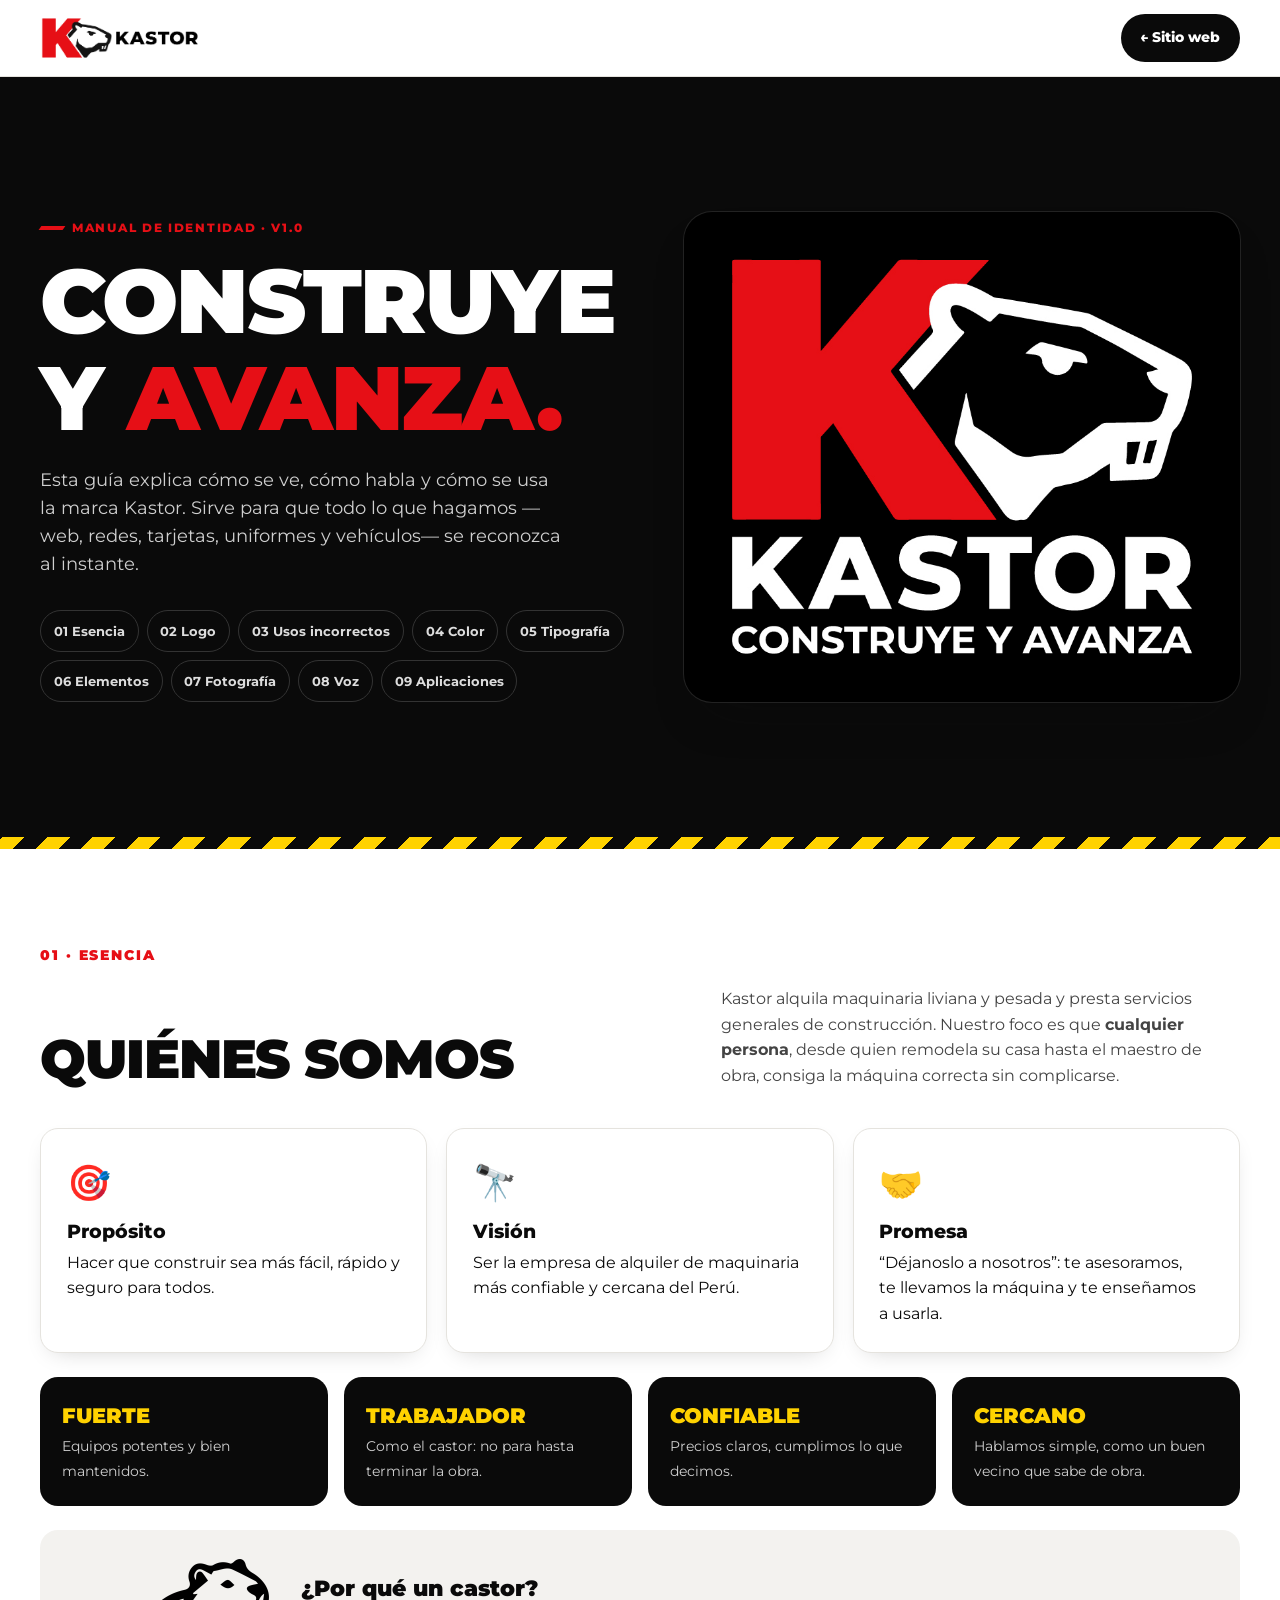
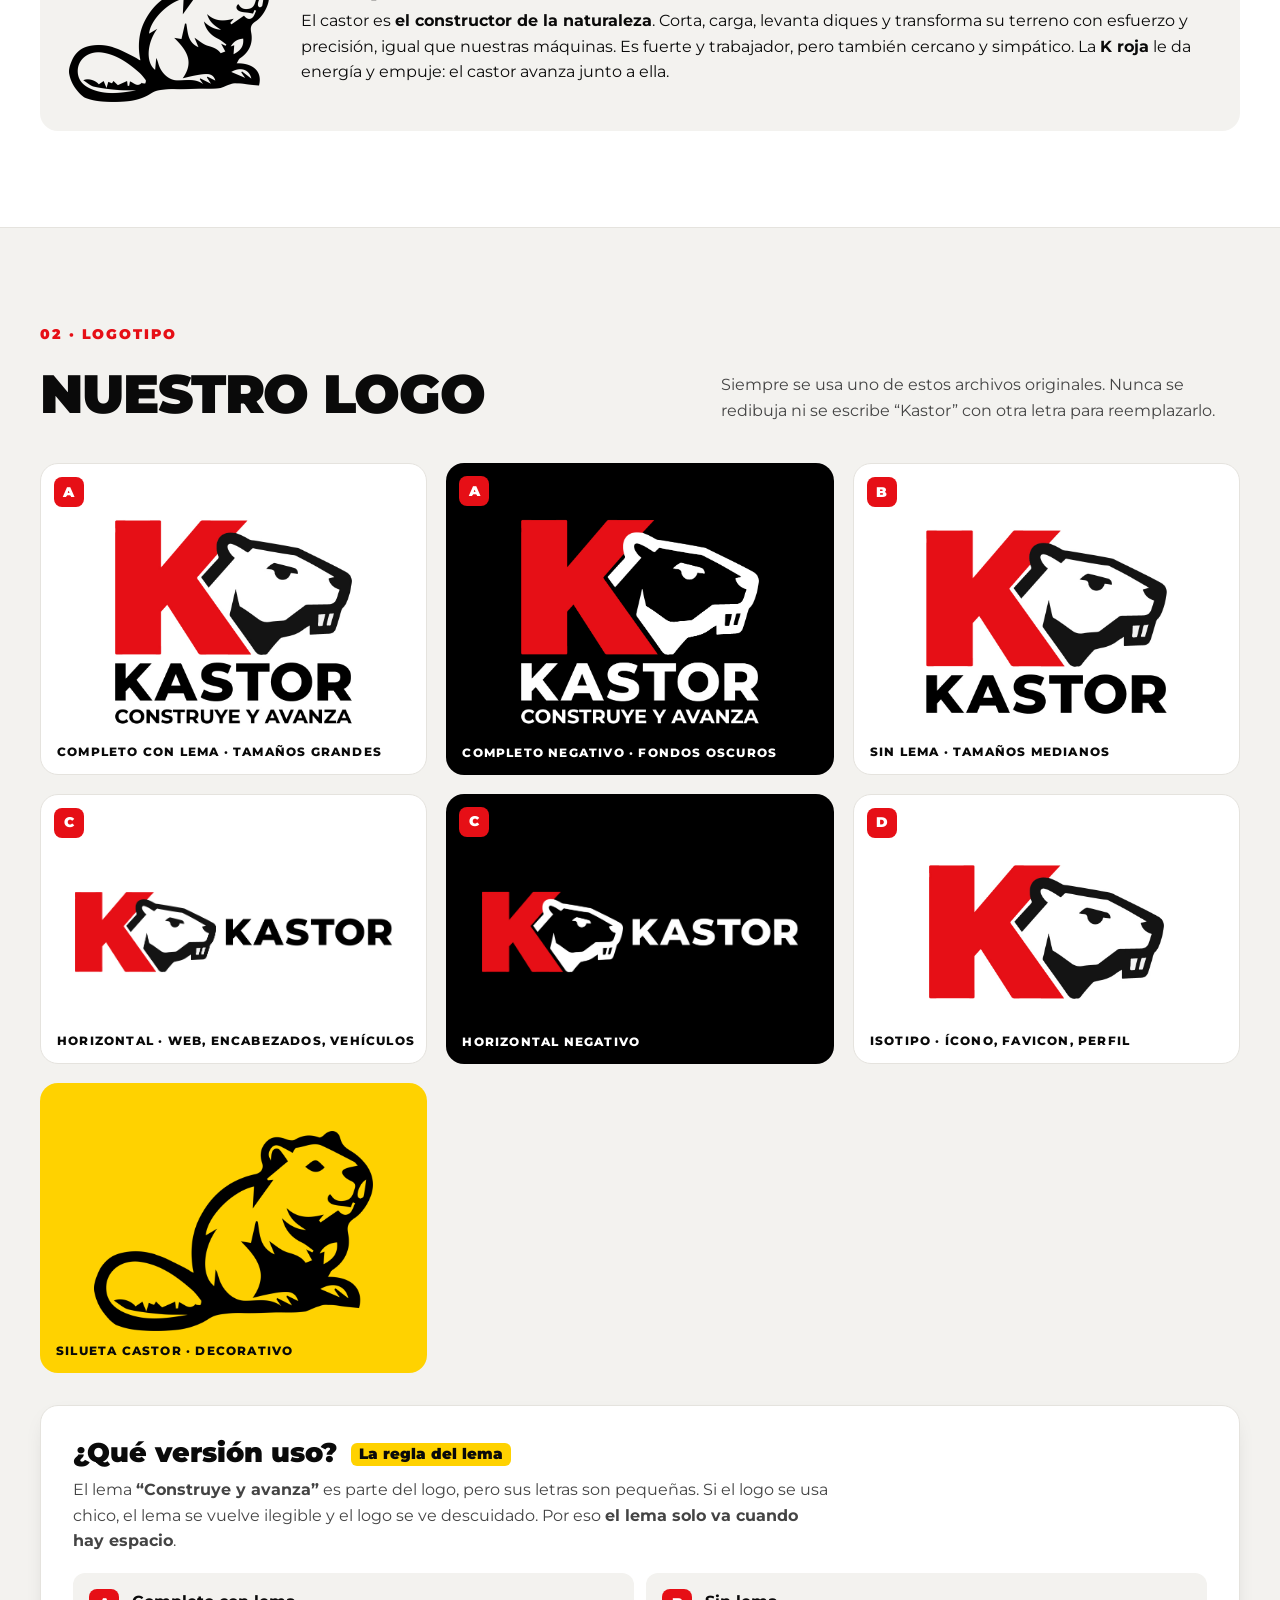
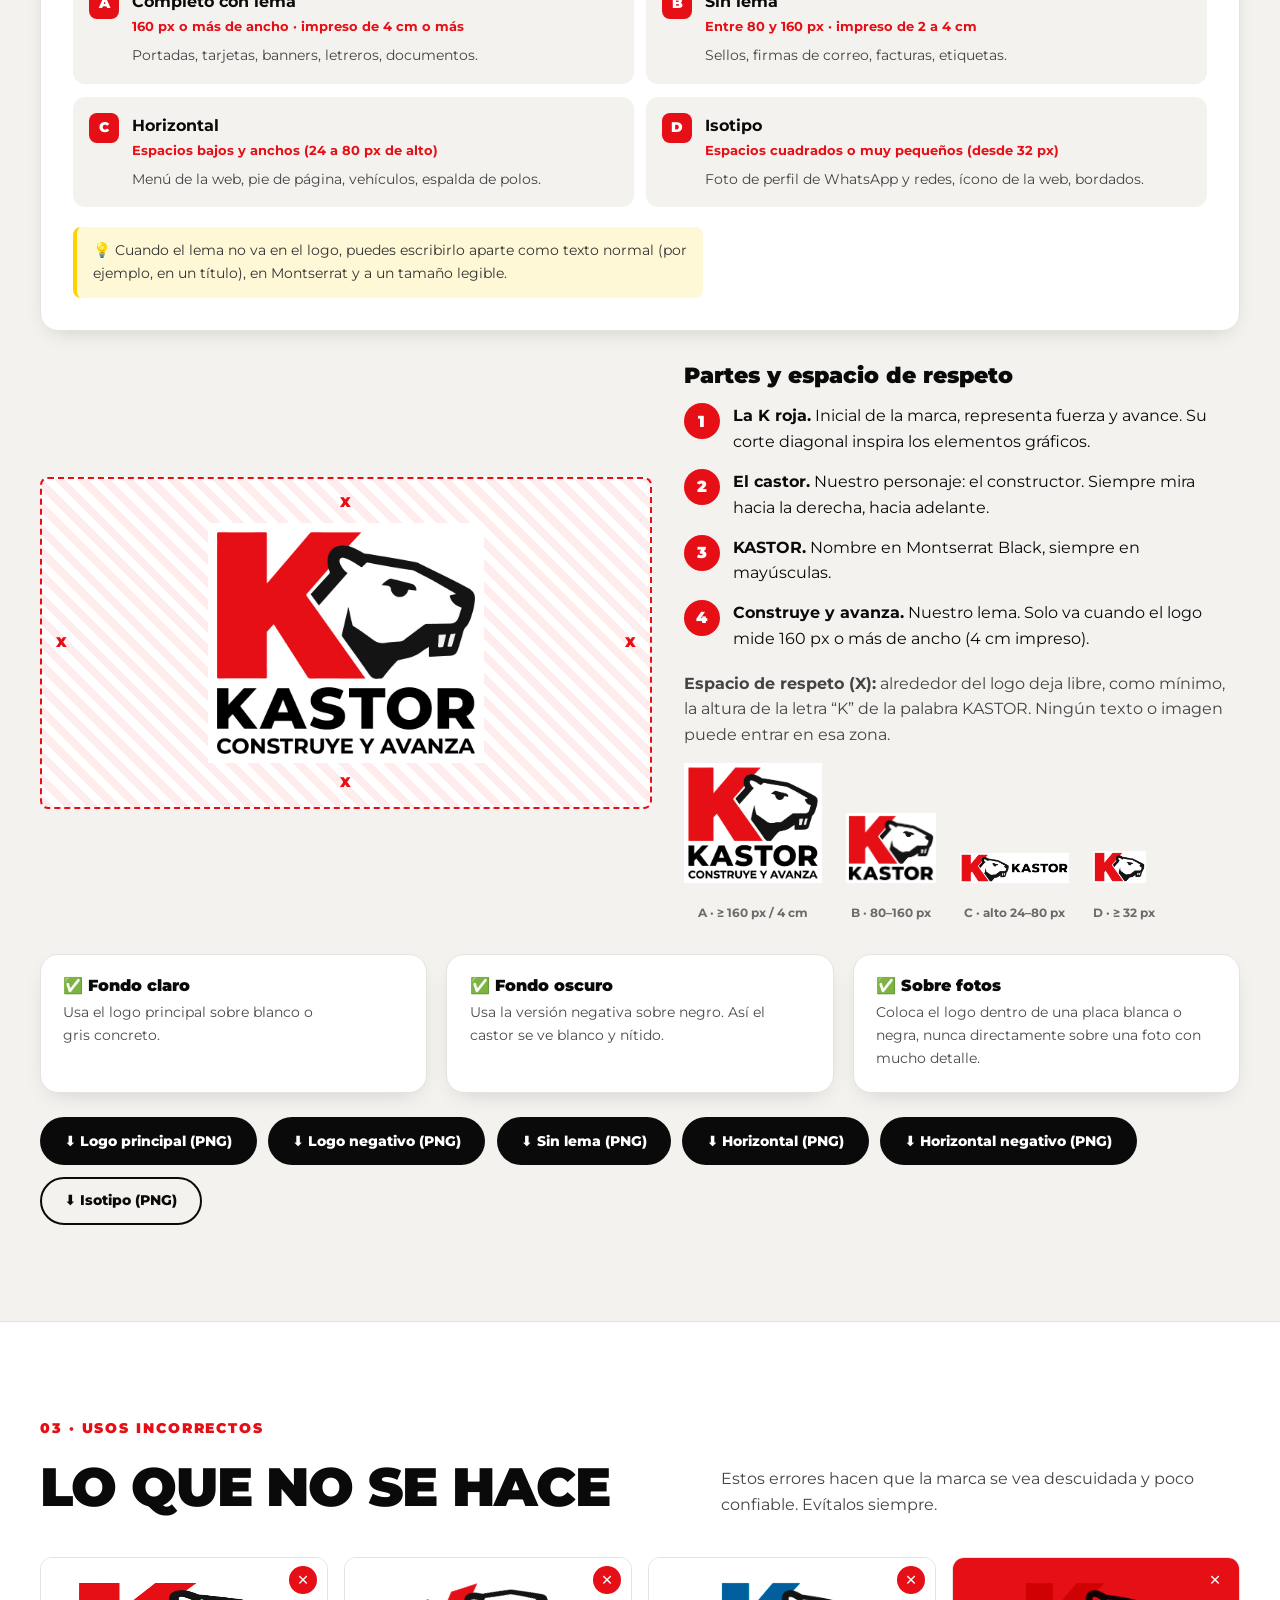
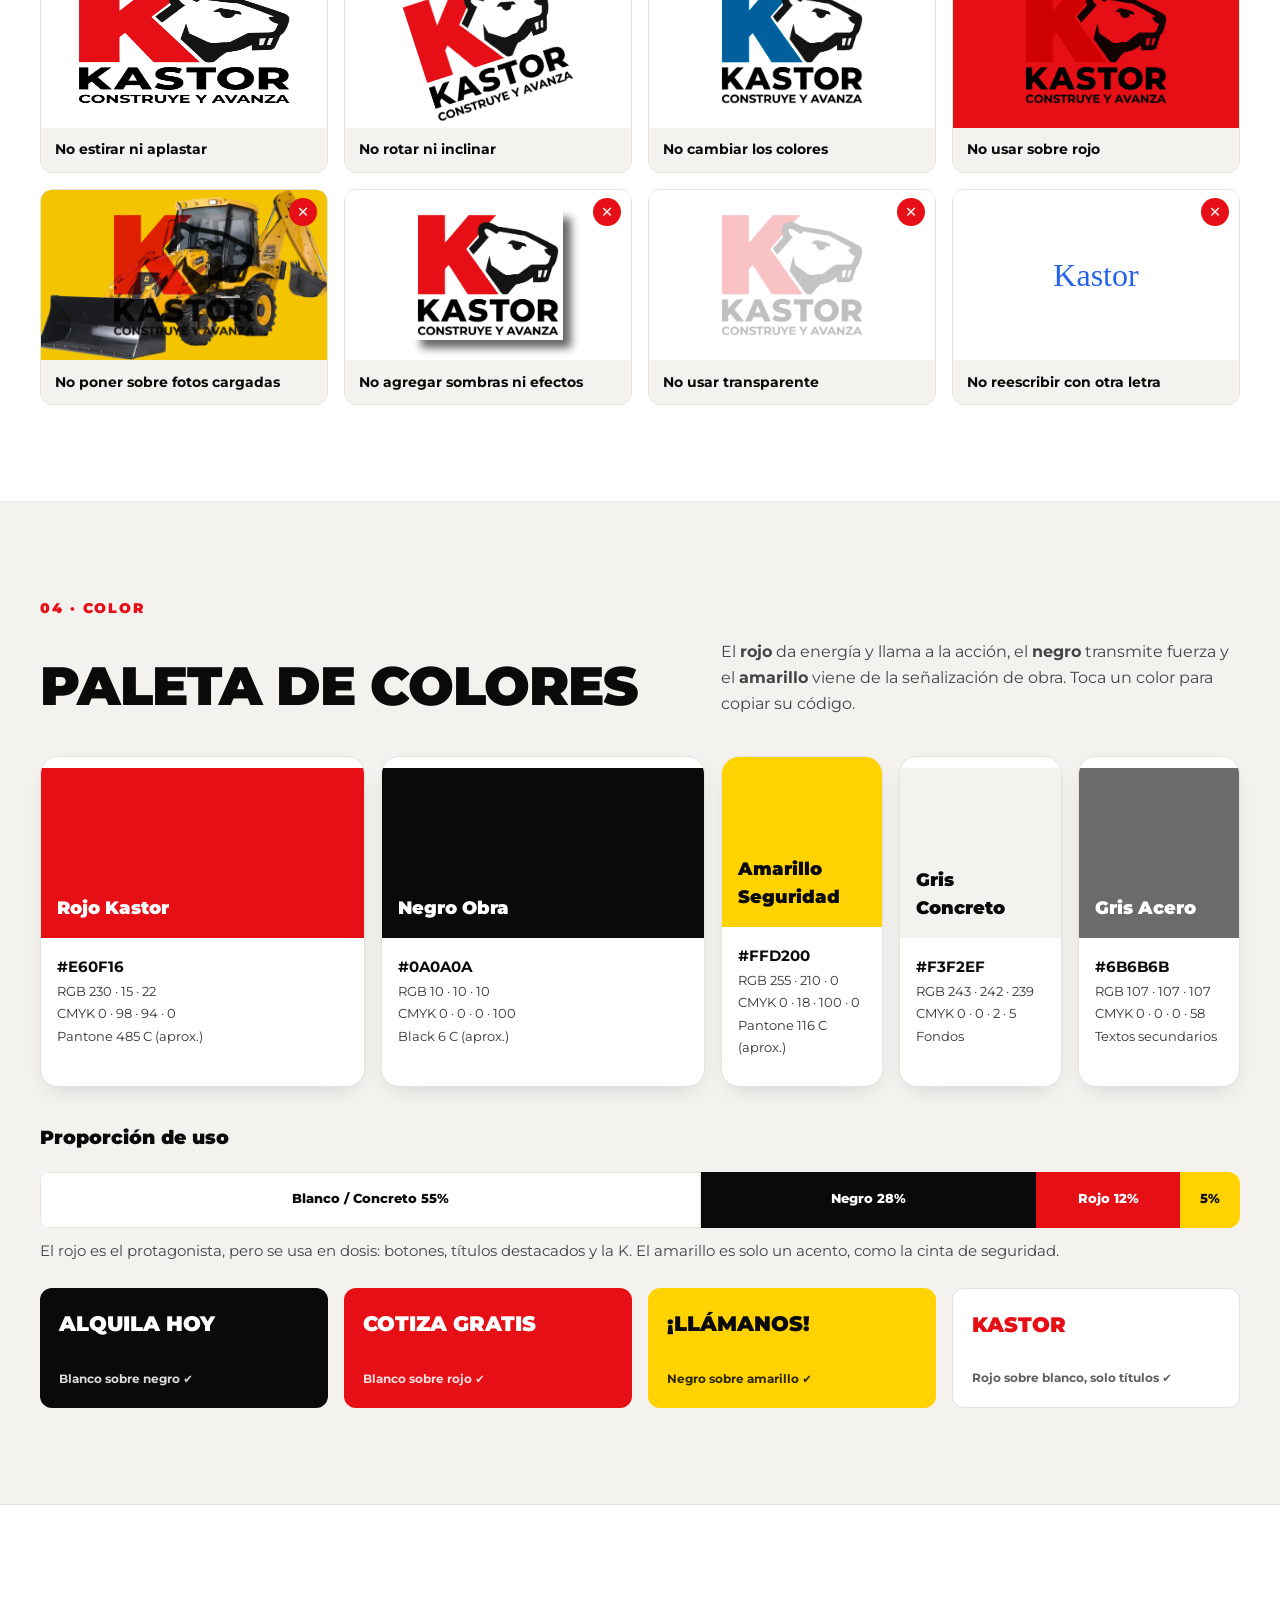
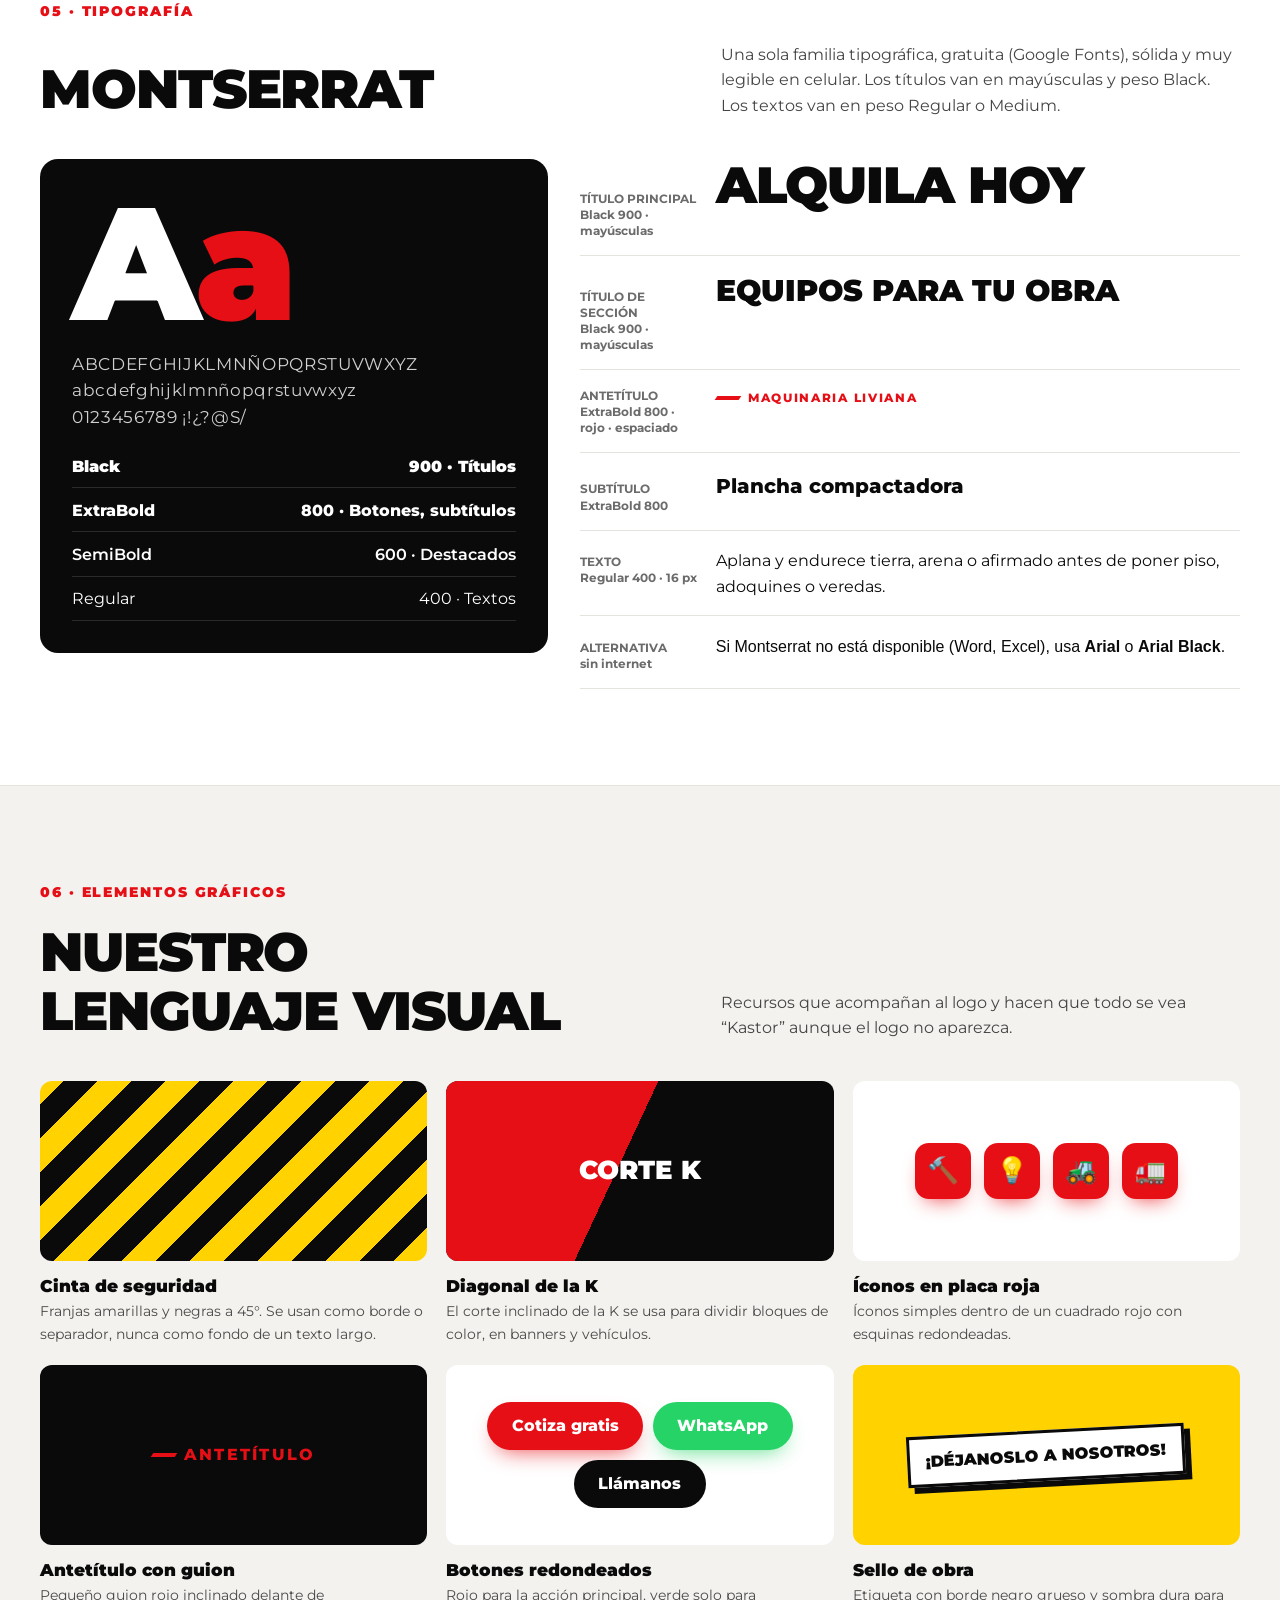
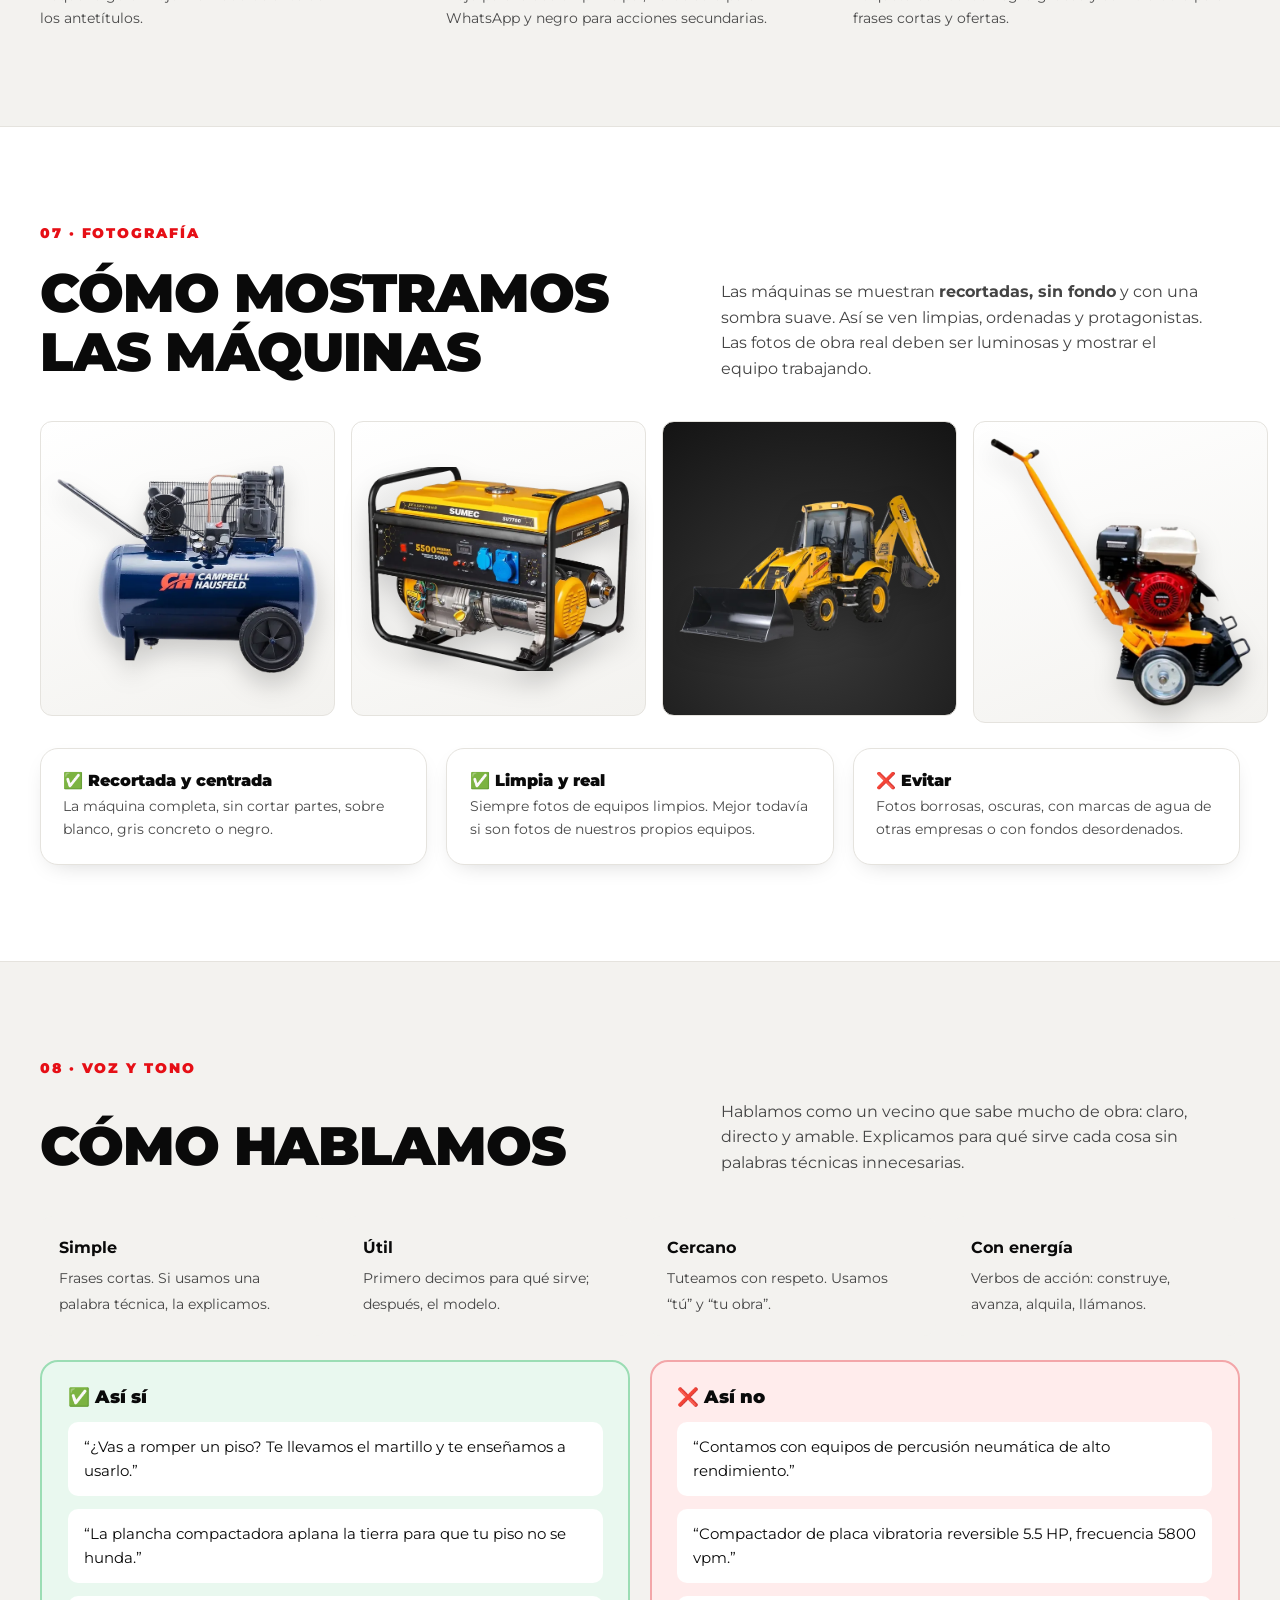
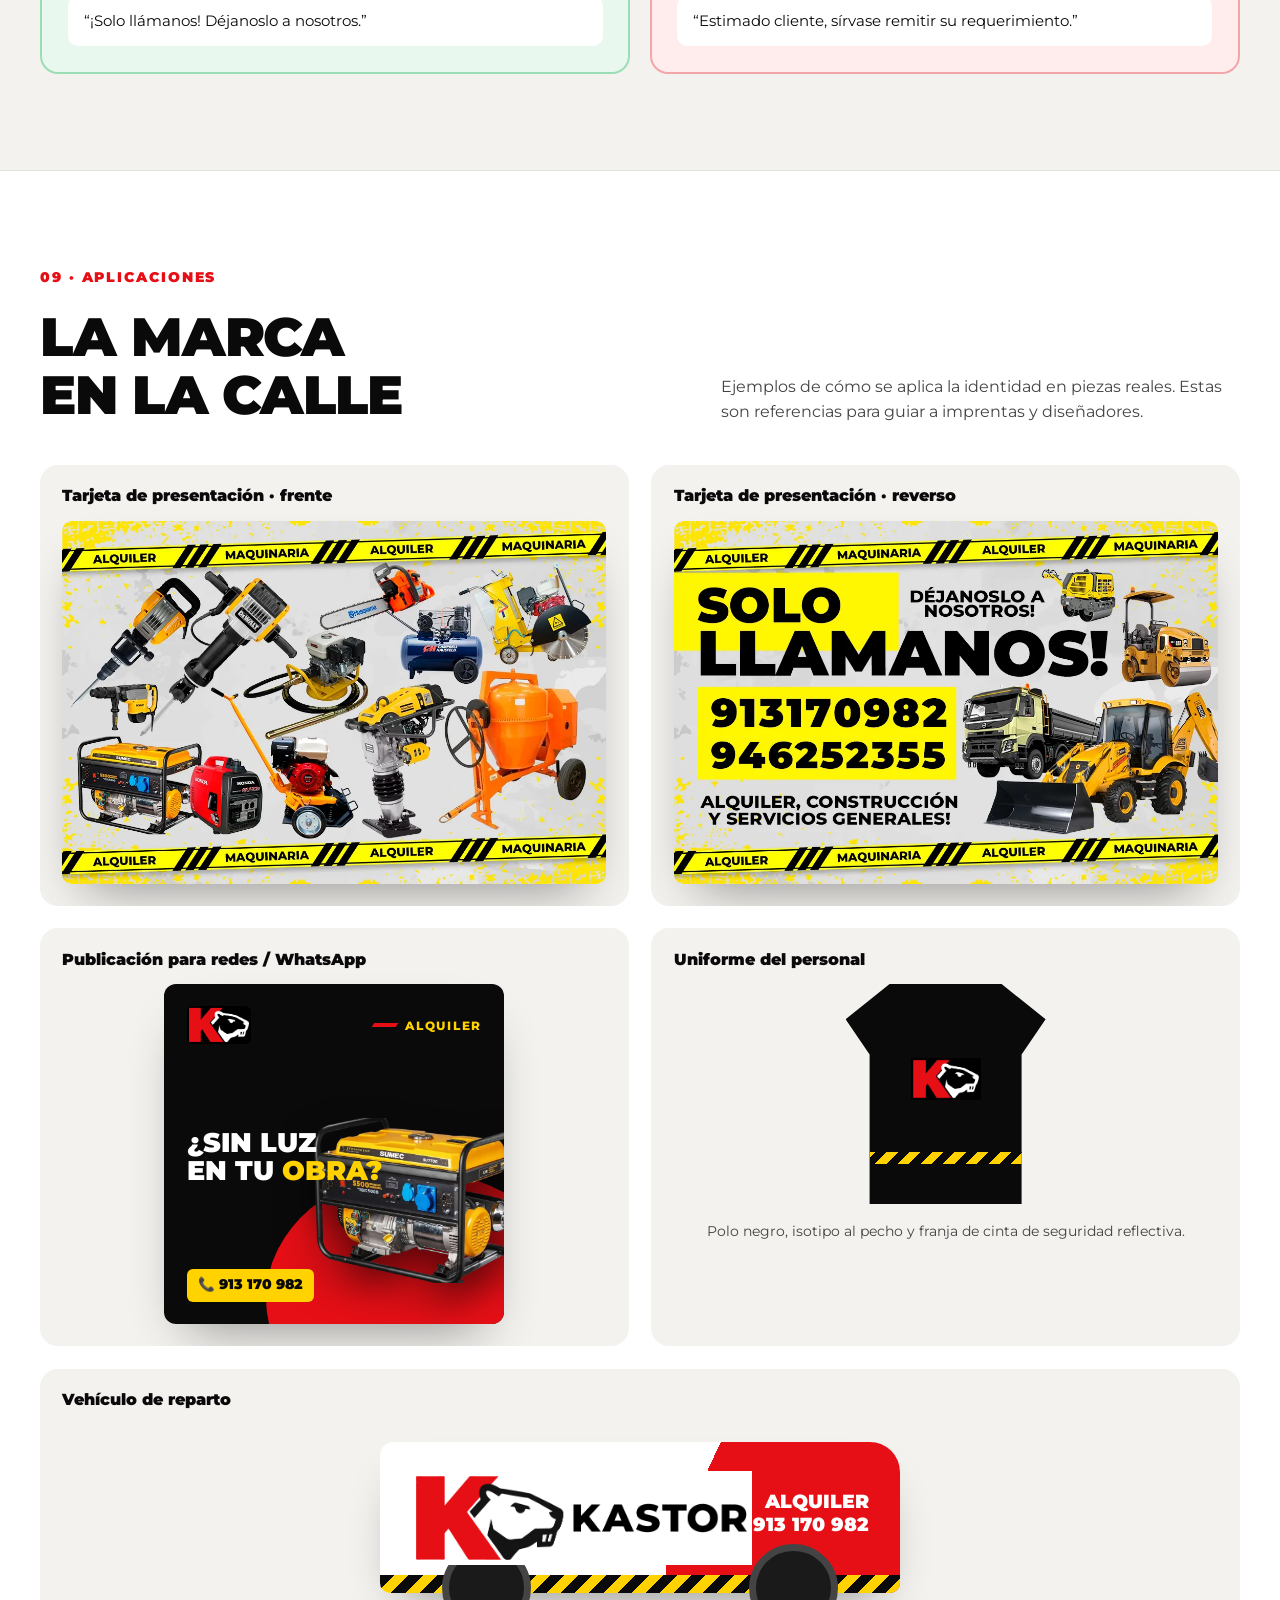
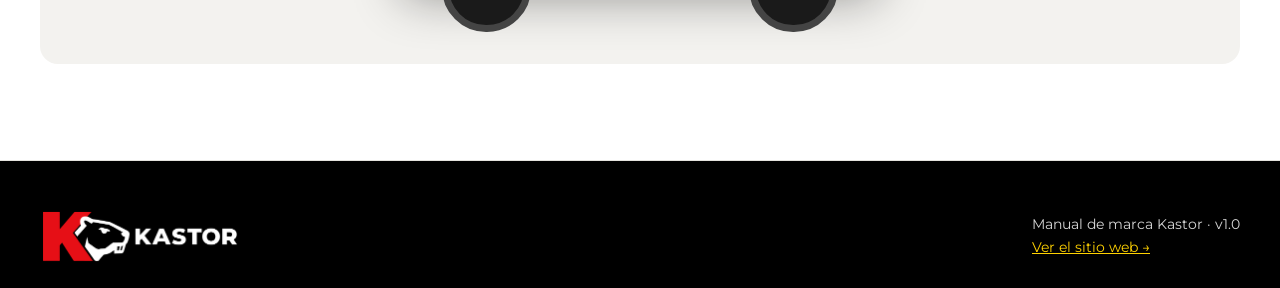
==== commit 52a138a7: "Logo sin lema y horizontal, sitio optimizado para celular, cotizador por WhatsApp Co-Authored-By: Cl" ====
--- a/branding.html
+++ b/branding.html
@@ -7,6 +7,8 @@
 <meta name="description" content="Manual de identidad visual de Kastor: logo, colores, tipografía, elementos gráficos, tono de voz y aplicaciones.">
 <meta name="theme-color" content="#0A0A0A">
 <link rel="icon" href="img/favicon.png">
+<link rel="apple-touch-icon" href="img/apple-touch-icon.png">
+<meta property="og:image" content="https://stlv2400.github.io/kastor-web/img/og-kastor.jpg">
 <link rel="preconnect" href="https://fonts.googleapis.com">
 <link rel="preconnect" href="https://fonts.gstatic.com" crossorigin>
 <link href="https://fonts.googleapis.com/css2?family=Montserrat:ital,wght@0,400;0,500;0,600;0,700;0,800;0,900;1,700&display=swap" rel="stylesheet">
@@ -28,7 +30,7 @@
 .portada p{color:#cfcfcf;font-size:1.1rem;max-width:46ch;margin-top:1.2rem}
 .portada .logo-p{background:#000;border-radius:28px;padding:2rem;box-shadow:0 0 0 1px #222,var(--sombra-l)}
 .indice{display:flex;flex-wrap:wrap;gap:.5rem;margin-top:2rem}
-.indice a{font-size:.82rem;font-weight:700;text-decoration:none;border:1px solid #333;padding:.45rem .8rem;border-radius:999px;color:#ddd}
+.indice a{font-size:.82rem;font-weight:700;text-decoration:none;border:1px solid #333;padding:.45rem .8rem;min-height:42px;display:inline-flex;align-items:center;border-radius:999px;color:#ddd}
 .indice a:hover{border-color:var(--rojo);color:#fff}
 @media (max-width:860px){.portada .contenedor{grid-template-columns:1fr}.portada .logo-p{max-width:420px}}
 
@@ -46,9 +48,23 @@
 @media (max-width:520px){.esencia,.personalidad{grid-template-columns:1fr}}
 
 /* Logo */
-.logos{display:grid;grid-template-columns:repeat(2,1fr);gap:1.2rem}
-.lienzo{border-radius:var(--radio);display:grid;place-items:center;padding:clamp(1.5rem,4vw,3rem);position:relative;min-height:280px}
-.lienzo img{max-height:260px;width:auto}
+.logos{display:grid;grid-template-columns:repeat(3,1fr);gap:1.2rem}
+.ver{position:absolute;top:.8rem;left:.8rem;width:30px;height:30px;border-radius:8px;background:var(--rojo);color:#fff;font-weight:900;display:grid;place-items:center;font-size:.9rem;flex:none}
+.que-version{margin-top:2rem;background:#fff;border-radius:var(--radio);padding:clamp(1.2rem,3vw,2rem);border:1px solid var(--concreto-2);box-shadow:var(--sombra)}
+.que-version h3{font-size:clamp(1.3rem,4vw,1.7rem);letter-spacing:0;margin-bottom:.6rem}
+.que-version h3 span{display:inline-block;font-size:.55em;background:var(--amarillo);padding:.2rem .5rem;border-radius:6px;vertical-align:middle;margin-left:.4rem}
+.que-version>p{color:#444;max-width:70ch}
+.tabla-ver{display:grid;grid-template-columns:repeat(2,1fr);gap:.8rem;margin:1.2rem 0}
+.tv{display:flex;gap:.8rem;align-items:flex-start;background:var(--concreto);border-radius:var(--radio-s);padding:1rem}
+.tv .ver{position:static}
+.tv b{display:block}
+.tv small{display:block;font-weight:700;color:var(--rojo);font-size:.8rem;margin:.15rem 0 .3rem}
+.tv em{font-style:normal;font-size:.88rem;color:#444}
+.que-version .tip{font-size:.9rem;background:#FFF8D6;border-left:4px solid var(--amarillo);padding:.8rem 1rem;border-radius:8px;color:#333}
+@media (max-width:1000px){.logos{grid-template-columns:repeat(2,1fr)}}
+@media (max-width:700px){.tabla-ver{grid-template-columns:1fr}}
+.lienzo{border-radius:var(--radio);display:grid;place-items:center;padding:3rem 1.2rem 2.6rem;position:relative;min-height:clamp(190px,40vw,270px)}
+.lienzo img{max-height:220px;width:auto;max-width:100%}
 .lienzo .rot{position:absolute;left:1rem;bottom:.8rem;font-size:.75rem;font-weight:800;letter-spacing:.1em;text-transform:uppercase}
 .b-blanco{background:#fff;border:1px solid var(--concreto-2)}
 .b-negro{background:#000;color:#fff}
@@ -97,7 +113,7 @@
 .especimen{background:var(--negro);color:#fff;border-radius:var(--radio);padding:2rem;overflow:hidden}
 .especimen .aa{font-size:clamp(6rem,14vw,10rem);font-weight:900;line-height:.9;letter-spacing:-.04em}
 .especimen .aa span{color:var(--rojo)}
-.especimen p{font-size:1.05rem;letter-spacing:.08em;margin-top:1rem;color:#d0d0d0;word-break:break-all}
+.especimen p{font-size:clamp(.78rem,3.2vw,1.05rem);letter-spacing:.04em;margin-top:1rem;color:#d0d0d0;overflow-wrap:anywhere}
 .pesos{display:grid;gap:.6rem;margin-top:1.4rem}
 .pesos div{display:flex;justify-content:space-between;border-bottom:1px solid #2a2a2a;padding-bottom:.5rem}
 .escala{display:grid;gap:1.1rem}
@@ -182,7 +198,7 @@
 
 <header class="header">
   <div class="contenedor">
-    <a class="marca" href="index.html"><img src="img/isotipo-kastor.png" alt=""><span><b>KASTOR</b><small>MANUAL DE MARCA</small></span></a>
+    <a class="marca" href="index.html"><img src="img/logo-horizontal.png" alt="Kastor"></a>
     <a class="btn btn-negro" href="index.html" style="padding:.7rem 1.1rem;font-size:.88rem">← Sitio web</a>
   </div>
 </header>
@@ -233,10 +249,25 @@
   <div class="contenedor">
     <div class="titulo-sec"><span class="num">02 · LOGOTIPO</span><h2>Nuestro logo</h2><p>Siempre se usa uno de estos archivos originales. Nunca se redibuja ni se escribe “Kastor” con otra letra para reemplazarlo.</p></div>
     <div class="logos">
-      <div class="lienzo b-blanco aparece"><img src="img/logo-kastor.png" alt="Logo principal"><span class="rot">Principal · fondos claros</span></div>
-      <div class="lienzo b-negro aparece"><img src="img/logo-kastor-negro.png" alt="Logo negativo"><span class="rot">Negativo · fondos oscuros</span></div>
-      <div class="lienzo b-blanco aparece"><img src="img/isotipo-kastor.png" alt="Isotipo" style="max-height:180px"><span class="rot">Isotipo · redes, favicon, sellos</span></div>
+      <div class="lienzo b-blanco aparece"><span class="ver">A</span><img src="img/logo-kastor.png" alt="Logo completo"><span class="rot">Completo con lema · tamaños grandes</span></div>
+      <div class="lienzo b-negro aparece"><span class="ver">A</span><img src="img/logo-kastor-negro.png" alt="Logo completo negativo"><span class="rot">Completo negativo · fondos oscuros</span></div>
+      <div class="lienzo b-blanco aparece"><span class="ver">B</span><img src="img/logo-sin-lema.png" alt="Logo sin lema" style="max-height:200px"><span class="rot">Sin lema · tamaños medianos</span></div>
+      <div class="lienzo b-blanco aparece"><span class="ver">C</span><img src="img/logo-horizontal.png" alt="Logo horizontal" style="max-height:90px"><span class="rot">Horizontal · web, encabezados, vehículos</span></div>
+      <div class="lienzo b-negro aparece"><span class="ver">C</span><img src="img/logo-horizontal-negro.png" alt="Logo horizontal negativo" style="max-height:90px"><span class="rot">Horizontal negativo</span></div>
+      <div class="lienzo b-blanco aparece"><span class="ver">D</span><img src="img/isotipo-kastor.png" alt="Isotipo" style="max-height:150px"><span class="rot">Isotipo · ícono, favicon, perfil</span></div>
       <div class="lienzo b-amarillo aparece"><img src="img/castor-silueta.png" alt="Silueta castor" style="max-height:200px"><span class="rot">Silueta castor · decorativo</span></div>
+    </div>
+
+    <div class="que-version aparece">
+      <h3>¿Qué versión uso? <span>La regla del lema</span></h3>
+      <p>El lema <b>“Construye y avanza”</b> es parte del logo, pero sus letras son pequeñas. Si el logo se usa chico, el lema se vuelve ilegible y el logo se ve descuidado. Por eso <b>el lema solo va cuando hay espacio</b>.</p>
+      <div class="tabla-ver">
+        <div class="tv"><span class="ver">A</span><div><b>Completo con lema</b><small>160 px o más de ancho · impreso de 4 cm o más</small><em>Portadas, tarjetas, banners, letreros, documentos.</em></div></div>
+        <div class="tv"><span class="ver">B</span><div><b>Sin lema</b><small>Entre 80 y 160 px · impreso de 2 a 4 cm</small><em>Sellos, firmas de correo, facturas, etiquetas.</em></div></div>
+        <div class="tv"><span class="ver">C</span><div><b>Horizontal</b><small>Espacios bajos y anchos (24 a 80 px de alto)</small><em>Menú de la web, pie de página, vehículos, espalda de polos.</em></div></div>
+        <div class="tv"><span class="ver">D</span><div><b>Isotipo</b><small>Espacios cuadrados o muy pequeños (desde 32 px)</small><em>Foto de perfil de WhatsApp y redes, ícono de la web, bordados.</em></div></div>
+      </div>
+      <p class="tip">💡 Cuando el lema no va en el logo, puedes escribirlo aparte como texto normal (por ejemplo, en un título), en Montserrat y a un tamaño legible.</p>
     </div>
 
     <div class="anatomia">
@@ -253,13 +284,14 @@
           <li><span><b>La K roja.</b> Inicial de la marca, representa fuerza y avance. Su corte diagonal inspira los elementos gráficos.</span></li>
           <li><span><b>El castor.</b> Nuestro personaje: el constructor. Siempre mira hacia la derecha, hacia adelante.</span></li>
           <li><span><b>KASTOR.</b> Nombre en Montserrat Black, siempre en mayúsculas.</span></li>
-          <li><span><b>Construye y avanza.</b> Nuestro lema. Puede omitirse cuando el logo es muy pequeño.</span></li>
+          <li><span><b>Construye y avanza.</b> Nuestro lema. Solo va cuando el logo mide 160 px o más de ancho (4 cm impreso).</span></li>
         </ol>
         <p style="margin-top:1.2rem;color:#444"><b>Espacio de respeto (X):</b> alrededor del logo deja libre, como mínimo, la altura de la letra “K” de la palabra KASTOR. Ningún texto o imagen puede entrar en esa zona.</p>
         <div class="tamanos">
-          <div><img src="img/logo-kastor.png" style="height:110px" alt=""><br>Impreso ≥ 3 cm</div>
-          <div><img src="img/logo-kastor.png" style="height:70px" alt=""><br>Digital ≥ 120 px</div>
-          <div><img src="img/isotipo-kastor.png" style="height:36px" alt=""><br>Isotipo ≥ 32 px</div>
+          <div><img src="img/logo-kastor.png" style="height:120px" alt=""><br>A · ≥ 160 px / 4 cm</div>
+          <div><img src="img/logo-sin-lema.png" style="height:70px" alt=""><br>B · 80–160 px</div>
+          <div><img src="img/logo-horizontal.png" style="height:30px" alt=""><br>C · alto 24–80 px</div>
+          <div><img src="img/isotipo-kastor.png" style="height:32px" alt=""><br>D · ≥ 32 px</div>
         </div>
       </div>
     </div>
@@ -272,6 +304,9 @@
     <div class="descargas">
       <a class="btn btn-negro" href="img/logo-kastor.png" download>⬇ Logo principal (PNG)</a>
       <a class="btn btn-negro" href="img/logo-kastor-negro.png" download>⬇ Logo negativo (PNG)</a>
+      <a class="btn btn-negro" href="img/logo-sin-lema.png" download>⬇ Sin lema (PNG)</a>
+      <a class="btn btn-negro" href="img/logo-horizontal.png" download>⬇ Horizontal (PNG)</a>
+      <a class="btn btn-negro" href="img/logo-horizontal-negro.png" download>⬇ Horizontal negativo (PNG)</a>
       <a class="btn btn-borde" href="img/isotipo-kastor.png" download>⬇ Isotipo (PNG)</a>
     </div>
   </div>
@@ -422,7 +457,7 @@
       </div>
       <div class="app aparece" style="grid-column:1/-1"><h4>Vehículo de reparto</h4>
         <div class="vehiculo">
-          <div class="carr"><img src="img/logo-kastor.png" alt=""><b>ALQUILER<br>913 170 982</b></div>
+          <div class="carr"><img src="img/logo-horizontal.png" alt=""><b>ALQUILER<br>913 170 982</b></div>
           <div class="rueda" style="left:12%"></div><div class="rueda" style="right:12%"></div>
         </div>
       </div>
@@ -432,7 +467,7 @@
 
 <footer class="footer">
   <div class="contenedor" style="display:flex;flex-wrap:wrap;justify-content:space-between;align-items:center;gap:1.5rem">
-    <img src="img/logo-kastor-negro.png" alt="Kastor">
+    <img src="img/logo-horizontal-negro.png" alt="Kastor" style="width:200px">
     <div style="font-size:.9rem">Manual de marca Kastor · v1.0<br><a href="index.html" style="color:var(--amarillo)">Ver el sitio web →</a></div>
   </div>
 </footer>
--- a/css/kastor.css
+++ b/css/kastor.css
@@ -1,101 +1,147 @@
 /* ==========================================================
    KASTOR · Construye y avanza — Sistema visual compartido
+   Mobile-first
    ========================================================== */
 :root{
-  --rojo:#E60F16; --rojo-osc:#B80A10; --rojo-claro:#FFE8E8;
-  --negro:#0A0A0A; --carbon:#1A1A1A; --grafito:#2B2B2B;
-  --amarillo:#FFD200; --amarillo-osc:#E5B900;
-  --concreto:#F3F2EF; --concreto-2:#E7E5E0; --acero:#6B6B6B; --blanco:#FFFFFF;
-  --verde-wa:#25D366;
+  --rojo:#E60F16; --rojo-osc:#B80A10; --rojo-claro:#FFECEC;
+  --negro:#0A0A0A; --carbon:#171717; --grafito:#262626;
+  --amarillo:#FFD200;
+  --concreto:#F3F2EF; --concreto-2:#E5E3DE; --acero:#6B6B6B; --blanco:#FFFFFF;
+  --verde-wa:#25D366; --verde-wa-osc:#1DA851;
   --radio:18px; --radio-s:12px;
-  --sombra:0 10px 30px -12px rgba(10,10,10,.25);
-  --sombra-l:0 30px 60px -25px rgba(10,10,10,.45);
-  --font:'Montserrat',system-ui,'Segoe UI',Roboto,Arial,sans-serif;
+  --sombra:0 8px 24px -12px rgba(10,10,10,.22);
+  --sombra-l:0 26px 50px -24px rgba(10,10,10,.45);
+  --font:'Montserrat',system-ui,-apple-system,'Segoe UI',Roboto,Arial,sans-serif;
   --ancho:1200px;
+  --alto-header:64px;
+  --barra-movil:0px;
 }
 *{box-sizing:border-box;margin:0;padding:0}
-html{scroll-behavior:smooth;scroll-padding-top:84px}
-body{font-family:var(--font);color:var(--negro);background:var(--blanco);line-height:1.6;-webkit-font-smoothing:antialiased;overflow-x:hidden}
-img{max-width:100%;display:block}
+html{scroll-behavior:smooth;scroll-padding-top:calc(var(--alto-header) + 12px);-webkit-text-size-adjust:100%;text-size-adjust:100%}
+body{font-family:var(--font);color:var(--negro);background:var(--blanco);line-height:1.6;-webkit-font-smoothing:antialiased;overflow-x:hidden;font-size:16px;-webkit-tap-highlight-color:transparent}
+img{max-width:100%;display:block;height:auto}
 a{color:inherit}
-.contenedor{width:min(var(--ancho),100% - 40px);margin-inline:auto}
-h1,h2,h3,h4{line-height:1.1;font-weight:900;letter-spacing:-.02em}
-.h-display{font-size:clamp(2.3rem,6vw,4.6rem);text-transform:uppercase}
-.h-seccion{font-size:clamp(1.9rem,4vw,3rem);text-transform:uppercase}
-.kicker{display:inline-flex;align-items:center;gap:.5rem;font-weight:800;font-size:.8rem;letter-spacing:.14em;text-transform:uppercase;color:var(--rojo)}
-.kicker::before{content:"";width:28px;height:4px;background:var(--rojo);transform:skewX(-35deg)}
-.lead{font-size:clamp(1.02rem,1.6vw,1.2rem);color:#3a3a3a;max-width:62ch}
+button{font:inherit;color:inherit}
+:focus-visible{outline:3px solid var(--amarillo);outline-offset:3px;border-radius:6px}
+.sr{position:absolute;width:1px;height:1px;overflow:hidden;clip:rect(0 0 0 0);white-space:nowrap}
+.contenedor{width:min(var(--ancho),100% - 32px);margin-inline:auto}
+h1,h2,h3,h4{line-height:1.08;font-weight:900;letter-spacing:-.02em;text-wrap:balance}
+p{text-wrap:pretty}
+.h-display{font-size:clamp(2.15rem,8.5vw,4.6rem);text-transform:uppercase}
+.h-seccion{font-size:clamp(1.7rem,6.5vw,3rem);text-transform:uppercase}
+.kicker{display:inline-flex;align-items:center;gap:.5rem;font-weight:800;font-size:.76rem;letter-spacing:.14em;text-transform:uppercase;color:var(--rojo)}
+.kicker::before{content:"";width:24px;height:4px;background:var(--rojo);transform:skewX(-35deg);flex:none}
+.lead{font-size:clamp(1rem,2.6vw,1.18rem);color:#3d3d3d;max-width:62ch}
 .rojo{color:var(--rojo)}
 
-/* Cinta de seguridad (elemento de marca) */
-.cinta{height:14px;background:repeating-linear-gradient(-45deg,var(--amarillo) 0 18px,var(--negro) 18px 36px)}
-.cinta-texto{background:var(--amarillo);border-block:6px solid var(--negro);overflow:hidden;white-space:nowrap;padding:.55rem 0}
-.cinta-texto .pista{display:inline-flex;gap:2.2rem;animation:desliza 30s linear infinite;font-weight:900;text-transform:uppercase;letter-spacing:.06em}
-.cinta-texto .pista span{display:inline-flex;align-items:center;gap:2.2rem}
-.cinta-texto .pista span::after{content:"";width:30px;height:16px;background:repeating-linear-gradient(-45deg,var(--negro) 0 6px,transparent 6px 12px)}
+/* Cinta de seguridad */
+.cinta{height:12px;background:repeating-linear-gradient(-45deg,var(--amarillo) 0 16px,var(--negro) 16px 32px)}
+.cinta-texto{background:var(--amarillo);border-block:5px solid var(--negro);overflow:hidden;white-space:nowrap;padding:.5rem 0}
+.cinta-texto .pista{display:inline-flex;gap:1.8rem;animation:desliza 32s linear infinite;font-weight:900;text-transform:uppercase;letter-spacing:.06em;font-size:.86rem}
+.cinta-texto .pista span{display:inline-flex;align-items:center;gap:1.8rem}
+.cinta-texto .pista span::after{content:"";width:26px;height:14px;background:repeating-linear-gradient(-45deg,var(--negro) 0 5px,transparent 5px 10px)}
 @keyframes desliza{to{transform:translateX(-50%)}}
 
-/* Botones */
-.btn{display:inline-flex;align-items:center;justify-content:center;gap:.6rem;font-family:inherit;font-weight:800;font-size:1rem;padding:.95rem 1.5rem;border-radius:999px;border:2px solid transparent;text-decoration:none;cursor:pointer;transition:transform .15s,box-shadow .15s,background .15s;line-height:1.1}
-.btn:hover{transform:translateY(-2px)}
-.btn-rojo{background:var(--rojo);color:#fff;box-shadow:0 10px 24px -10px rgba(230,15,22,.8)}
+/* Botones (mín. 48px de alto para dedos) */
+.btn{display:inline-flex;align-items:center;justify-content:center;gap:.55rem;font-family:inherit;font-weight:800;font-size:1rem;min-height:48px;padding:.8rem 1.4rem;border-radius:999px;border:2px solid transparent;text-decoration:none;cursor:pointer;transition:transform .15s,box-shadow .15s,background .15s;line-height:1.1;text-align:center}
+.btn:active{transform:scale(.97)}
+@media (hover:hover){.btn:hover{transform:translateY(-2px)}}
+.btn-rojo{background:var(--rojo);color:#fff;box-shadow:0 10px 22px -10px rgba(230,15,22,.8)}
 .btn-rojo:hover{background:var(--rojo-osc)}
-.btn-wa{background:var(--verde-wa);color:#fff;box-shadow:0 10px 24px -10px rgba(37,211,102,.8)}
+.btn-wa{background:var(--verde-wa);color:#fff;box-shadow:0 10px 22px -10px rgba(37,211,102,.8)}
+.btn-wa:hover{background:var(--verde-wa-osc)}
 .btn-borde{border-color:currentColor;background:transparent}
 .btn-negro{background:var(--negro);color:#fff}
+.btn-blanco{background:#fff;color:var(--negro)}
+.btn-bloque{width:100%}
 .btn svg{width:20px;height:20px;flex:none}
 
 /* Encabezado */
-.header{position:sticky;top:0;z-index:50;background:rgba(255,255,255,.94);backdrop-filter:blur(10px);border-bottom:1px solid var(--concreto-2)}
-.header .contenedor{display:flex;align-items:center;justify-content:space-between;gap:1rem;height:72px}
-.marca{display:flex;align-items:center;gap:.6rem;text-decoration:none}
-.marca img{height:44px;width:auto}
-.marca b{font-weight:900;font-size:1.45rem;letter-spacing:.02em;line-height:1}
-.marca small{display:block;font-size:.58rem;font-weight:800;letter-spacing:.16em;color:var(--acero)}
-.nav{display:flex;align-items:center;gap:1.6rem}
-.nav a{font-weight:700;font-size:.92rem;text-decoration:none;position:relative}
-.nav a:not(.btn)::after{content:"";position:absolute;left:0;bottom:-6px;height:3px;width:0;background:var(--rojo);transition:width .2s}
-.nav a:not(.btn):hover::after{width:100%}
-.nav .btn{padding:.7rem 1.1rem;font-size:.9rem}
-.menu-btn{display:none;background:none;border:0;width:44px;height:44px;cursor:pointer}
-.menu-btn span{display:block;width:26px;height:3px;background:var(--negro);margin:5px auto;transition:.2s}
-@media (max-width:960px){
-  .menu-btn{display:block}
-  .nav{position:fixed;inset:72px 0 auto 0;flex-direction:column;align-items:stretch;gap:0;background:#fff;padding:.5rem 20px 1.5rem;border-bottom:4px solid var(--rojo);box-shadow:var(--sombra-l);transform:translateY(-130%);visibility:hidden;transition:transform .25s,visibility .25s;z-index:40}
-  .nav.abierto{transform:none;visibility:visible}
-  .nav a{padding:1rem 0;border-bottom:1px solid var(--concreto-2);font-size:1.05rem}
-  .nav a:not(.btn)::after{display:none}
-  .nav .btn{margin-top:1rem;padding:1rem}
+.header{position:sticky;top:0;z-index:50;background:rgba(255,255,255,.96);backdrop-filter:saturate(1.4) blur(10px);-webkit-backdrop-filter:saturate(1.4) blur(10px);border-bottom:1px solid var(--concreto-2)}
+.header .contenedor{display:flex;align-items:center;justify-content:space-between;gap:.75rem;height:var(--alto-header)}
+.marca{display:flex;align-items:center;text-decoration:none;flex:none}
+.marca img{height:40px;width:auto}
+.header-acciones{display:flex;align-items:center;gap:.4rem}
+.icono-btn{width:46px;height:46px;border-radius:12px;display:grid;place-items:center;background:var(--concreto);border:0;cursor:pointer;text-decoration:none}
+.icono-btn svg{width:22px;height:22px}
+.icono-btn.rojo-bg{background:var(--rojo);color:#fff}
+.menu-btn span{display:block;width:22px;height:2.5px;background:var(--negro);margin:4px auto;border-radius:2px;transition:transform .2s,opacity .2s}
+.menu-btn[aria-expanded=true] span:nth-child(1){transform:translateY(6.5px) rotate(45deg)}
+.menu-btn[aria-expanded=true] span:nth-child(2){opacity:0}
+.menu-btn[aria-expanded=true] span:nth-child(3){transform:translateY(-6.5px) rotate(-45deg)}
+.nav{position:fixed;inset:var(--alto-header) 0 auto 0;display:flex;flex-direction:column;background:#fff;padding:.25rem 16px 1.25rem;border-bottom:4px solid var(--rojo);box-shadow:var(--sombra-l);transform:translateY(-12px);opacity:0;visibility:hidden;transition:.2s;z-index:40;max-height:calc(100dvh - var(--alto-header));overflow:auto}
+.nav.abierto{transform:none;opacity:1;visibility:visible}
+.nav a{display:flex;align-items:center;gap:.8rem;min-height:56px;font-weight:700;font-size:1.05rem;text-decoration:none;border-bottom:1px solid var(--concreto-2)}
+.nav a .e{width:34px;height:34px;border-radius:9px;background:var(--concreto);display:grid;place-items:center;font-size:1.05rem}
+.nav .btn{margin-top:1rem;border-bottom:0;justify-content:center}
+.tel-header{display:none}
+.velo{position:fixed;inset:var(--alto-header) 0 0 0;background:rgba(0,0,0,.35);z-index:39;opacity:0;visibility:hidden;transition:.2s}
+.velo.visible{opacity:1;visibility:visible}
+@media (min-width:1000px){
+  :root{--alto-header:76px}
+  .marca img{height:44px}
+  .menu-btn,.icono-btn.solo-movil,.velo{display:none}
+  .nav{position:static;flex-direction:row;align-items:center;gap:1.5rem;background:none;padding:0;border:0;box-shadow:none;transform:none;opacity:1;visibility:visible;max-height:none;overflow:visible}
+  .nav a{min-height:auto;border:0;font-size:.92rem;position:relative}
+  .nav a .e{display:none}
+  .nav a:not(.btn)::after{content:"";position:absolute;left:0;bottom:-6px;height:3px;width:0;background:var(--rojo);transition:width .2s}
+  .nav a:not(.btn):hover::after{width:100%}
+  .nav .btn{margin:0;padding:.6rem 1.1rem;min-height:44px;font-size:.9rem}
+  .tel-header{display:inline-flex;align-items:center;gap:.4rem;font-weight:800;text-decoration:none;font-size:.95rem;white-space:nowrap}
+  .tel-header svg{width:18px;height:18px;color:var(--rojo)}
 }
 
 /* Secciones */
-section{padding:clamp(4rem,9vw,7rem) 0}
-.cabecera-seccion{display:grid;gap:.9rem;margin-bottom:clamp(2rem,5vw,3.2rem);max-width:760px}
+section{padding:clamp(3.2rem,9vw,7rem) 0}
+.cabecera-seccion{display:grid;gap:.75rem;margin-bottom:clamp(1.6rem,5vw,3rem);max-width:760px}
 .oscuro{background:var(--negro);color:#fff}
 .oscuro .lead{color:#c9c9c9}
 .gris{background:var(--concreto)}
-
-/* Tarjetas genéricas */
 .tarjeta{background:#fff;border-radius:var(--radio);box-shadow:var(--sombra);border:1px solid var(--concreto-2)}
 
-/* Botón flotante WhatsApp */
-.wa-flotante{position:fixed;right:18px;bottom:18px;z-index:60;width:62px;height:62px;border-radius:50%;background:var(--verde-wa);display:grid;place-items:center;box-shadow:0 12px 30px -8px rgba(0,0,0,.45);animation:pulso 2.4s infinite}
+/* Carrusel horizontal (solo móvil) */
+.carrusel-m{display:grid;gap:1rem}
+@media (max-width:699px){
+  .carrusel-m{grid-auto-flow:column;grid-auto-columns:82%;grid-template-columns:none!important;overflow-x:auto;scroll-snap-type:x mandatory;margin-inline:-16px;padding:0 16px 1rem;scroll-padding:0 16px;scrollbar-width:none;overscroll-behavior-x:contain}
+  .carrusel-m::-webkit-scrollbar{display:none}
+  .carrusel-m>*{scroll-snap-align:start}
+  .desliza{display:flex!important}
+}
+.desliza{display:none;align-items:center;gap:.4rem;font-size:.8rem;font-weight:700;color:var(--acero);margin:-.4rem 0 .6rem}
+.desliza::after{content:"→";animation:empuja 1.4s ease-in-out infinite}
+@keyframes empuja{50%{transform:translateX(6px)}}
+
+/* WhatsApp flotante (escritorio) */
+.wa-flotante{position:fixed;right:22px;bottom:22px;z-index:60;width:62px;height:62px;border-radius:50%;background:var(--verde-wa);display:grid;place-items:center;box-shadow:0 12px 30px -8px rgba(0,0,0,.45);animation:pulso 2.4s infinite}
 .wa-flotante svg{width:32px;height:32px;fill:#fff}
 @keyframes pulso{0%{box-shadow:0 0 0 0 rgba(37,211,102,.55),0 12px 30px -8px rgba(0,0,0,.45)}70%{box-shadow:0 0 0 18px rgba(37,211,102,0),0 12px 30px -8px rgba(0,0,0,.45)}100%{box-shadow:0 0 0 0 rgba(37,211,102,0),0 12px 30px -8px rgba(0,0,0,.45)}}
 
+/* Barra inferior de acción (móvil) */
+.barra-movil{position:fixed;left:0;right:0;bottom:0;z-index:55;display:grid;grid-template-columns:1fr 1.35fr;gap:.5rem;padding:.55rem 12px calc(.55rem + env(safe-area-inset-bottom));background:rgba(255,255,255,.97);backdrop-filter:blur(10px);-webkit-backdrop-filter:blur(10px);border-top:1px solid var(--concreto-2);box-shadow:0 -10px 30px -12px rgba(0,0,0,.25);transform:translateY(110%);transition:transform .25s}
+.barra-movil.visible{transform:none}
+.barra-movil .btn{min-height:50px;padding:.6rem .8rem;font-size:.98rem;box-shadow:none}
+@media (max-width:999px){
+  :root{--barra-movil:72px}
+  .wa-flotante{display:none}
+  body:has(.barra-movil){padding-bottom:calc(var(--barra-movil) + env(safe-area-inset-bottom))}
+}
+@media (min-width:1000px){.barra-movil{display:none}}
+
 /* Pie */
-.footer{background:#000;color:#d6d6d6;padding:3.5rem 0 1.5rem}
-.footer-grid{display:grid;grid-template-columns:1.3fr 1fr 1fr 1fr;gap:2rem}
-.footer img{width:170px}
-.footer h4{color:#fff;font-size:.85rem;letter-spacing:.14em;text-transform:uppercase;margin-bottom:1rem}
-.footer ul{list-style:none;display:grid;gap:.55rem;font-size:.93rem}
-.footer a{text-decoration:none}
+.footer{background:#000;color:#d6d6d6;padding:3rem 0 1.5rem}
+.footer-grid{display:grid;grid-template-columns:1fr;gap:2rem}
+.footer .logo-pie{width:200px}
+.footer h4{color:#fff;font-size:.8rem;letter-spacing:.14em;text-transform:uppercase;margin-bottom:.8rem}
+.footer ul{list-style:none;display:grid;gap:.2rem;font-size:.95rem}
+.footer ul a{display:inline-flex;min-height:40px;align-items:center;text-decoration:none}
 .footer a:hover{color:var(--amarillo)}
-.footer-legal{border-top:1px solid #262626;margin-top:2.5rem;padding-top:1.3rem;display:flex;flex-wrap:wrap;justify-content:space-between;gap:1rem;font-size:.82rem;color:#8a8a8a}
-@media (max-width:860px){.footer-grid{grid-template-columns:1fr 1fr}}
-@media (max-width:520px){.footer-grid{grid-template-columns:1fr}}
+.footer-legal{border-top:1px solid #222;margin-top:2rem;padding-top:1.2rem;display:flex;flex-wrap:wrap;justify-content:space-between;gap:.8rem;font-size:.82rem;color:#8a8a8a}
+.footer-legal a{text-decoration:none}
+@media (min-width:560px){.footer-grid{grid-template-columns:1fr 1fr}}
+@media (min-width:900px){.footer-grid{grid-template-columns:1.4fr 1fr 1fr 1fr}}
 
-/* Animación de aparición */
-.aparece{opacity:0;transform:translateY(24px);transition:opacity .7s ease,transform .7s ease}
+/* Aparición */
+.aparece{opacity:0;transform:translateY(20px);transition:opacity .6s ease,transform .6s ease}
 .aparece.visible{opacity:1;transform:none}
-@media (prefers-reduced-motion:reduce){*{animation:none!important;transition:none!important}.aparece{opacity:1;transform:none}}
+.sin-js .aparece{opacity:1;transform:none}
+@media (prefers-reduced-motion:reduce){*,*::before,*::after{animation:none!important;transition:none!important}.aparece{opacity:1;transform:none}html{scroll-behavior:auto}}
